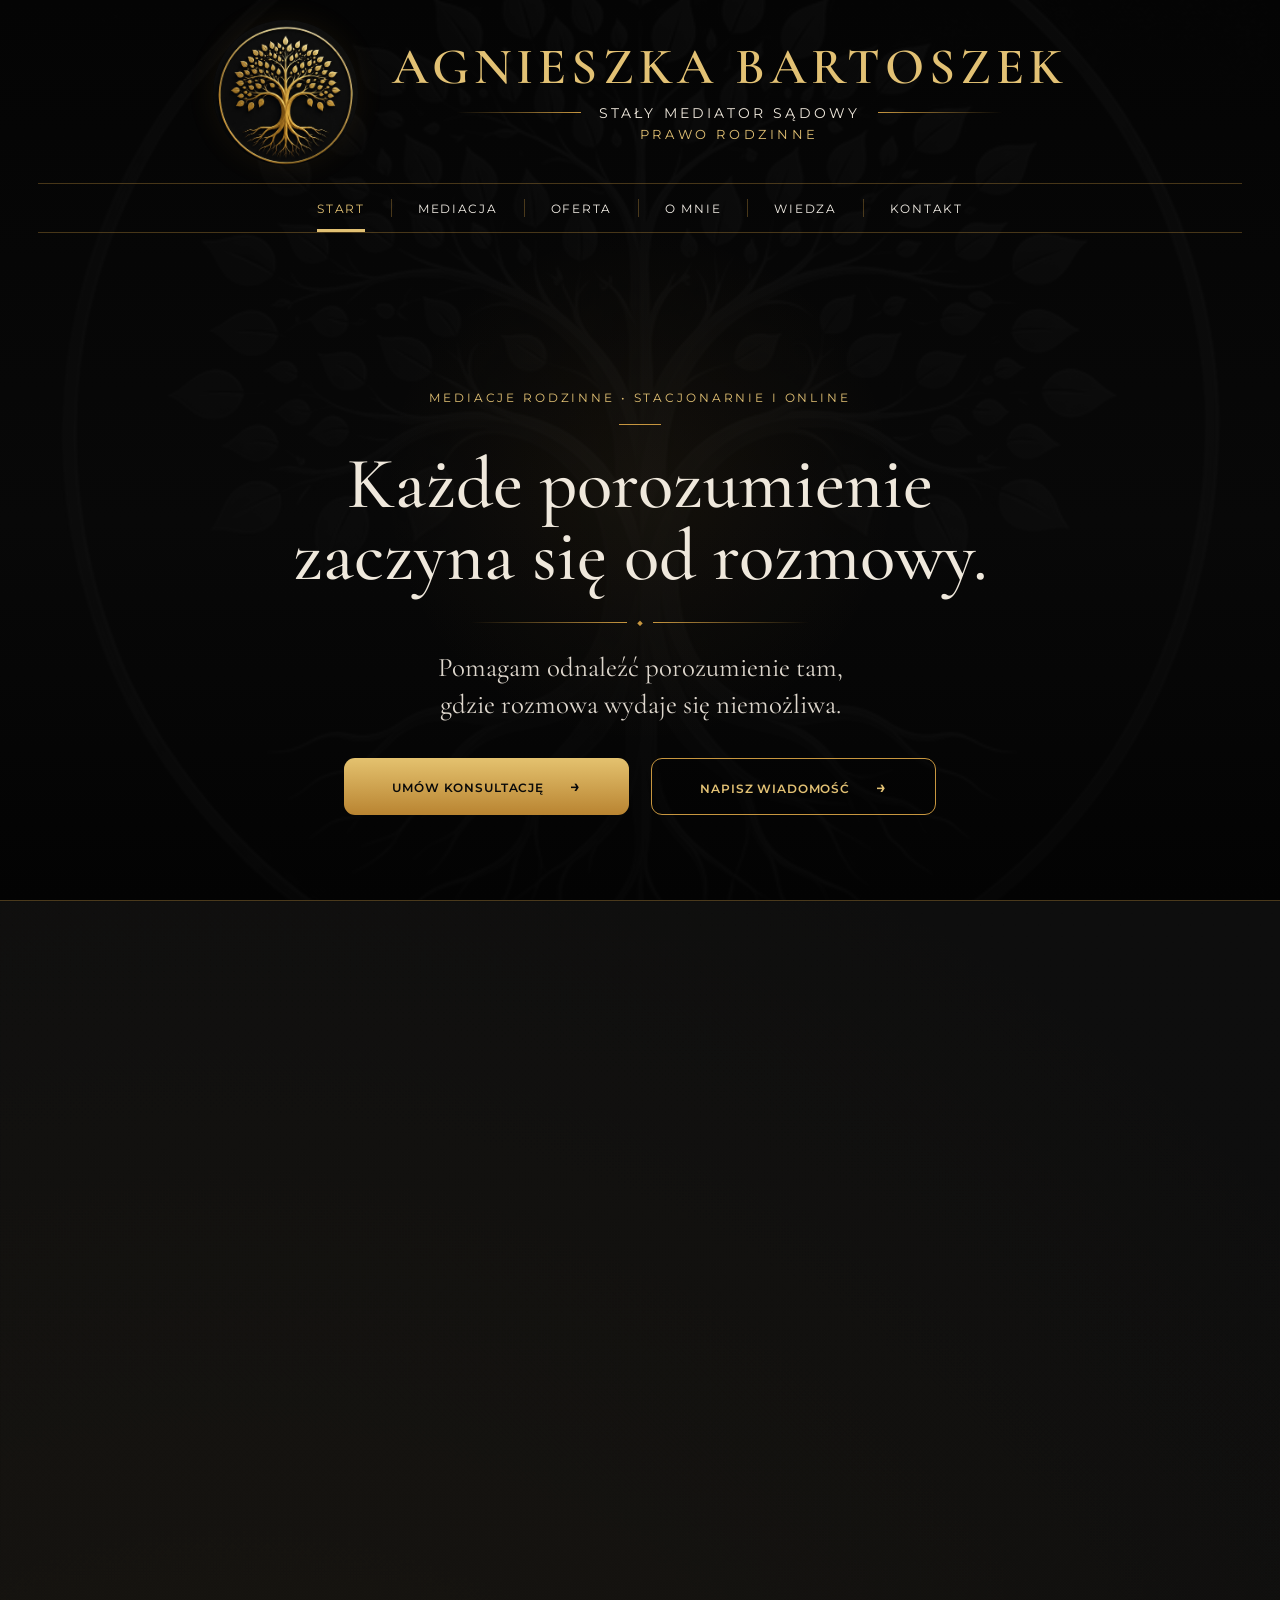
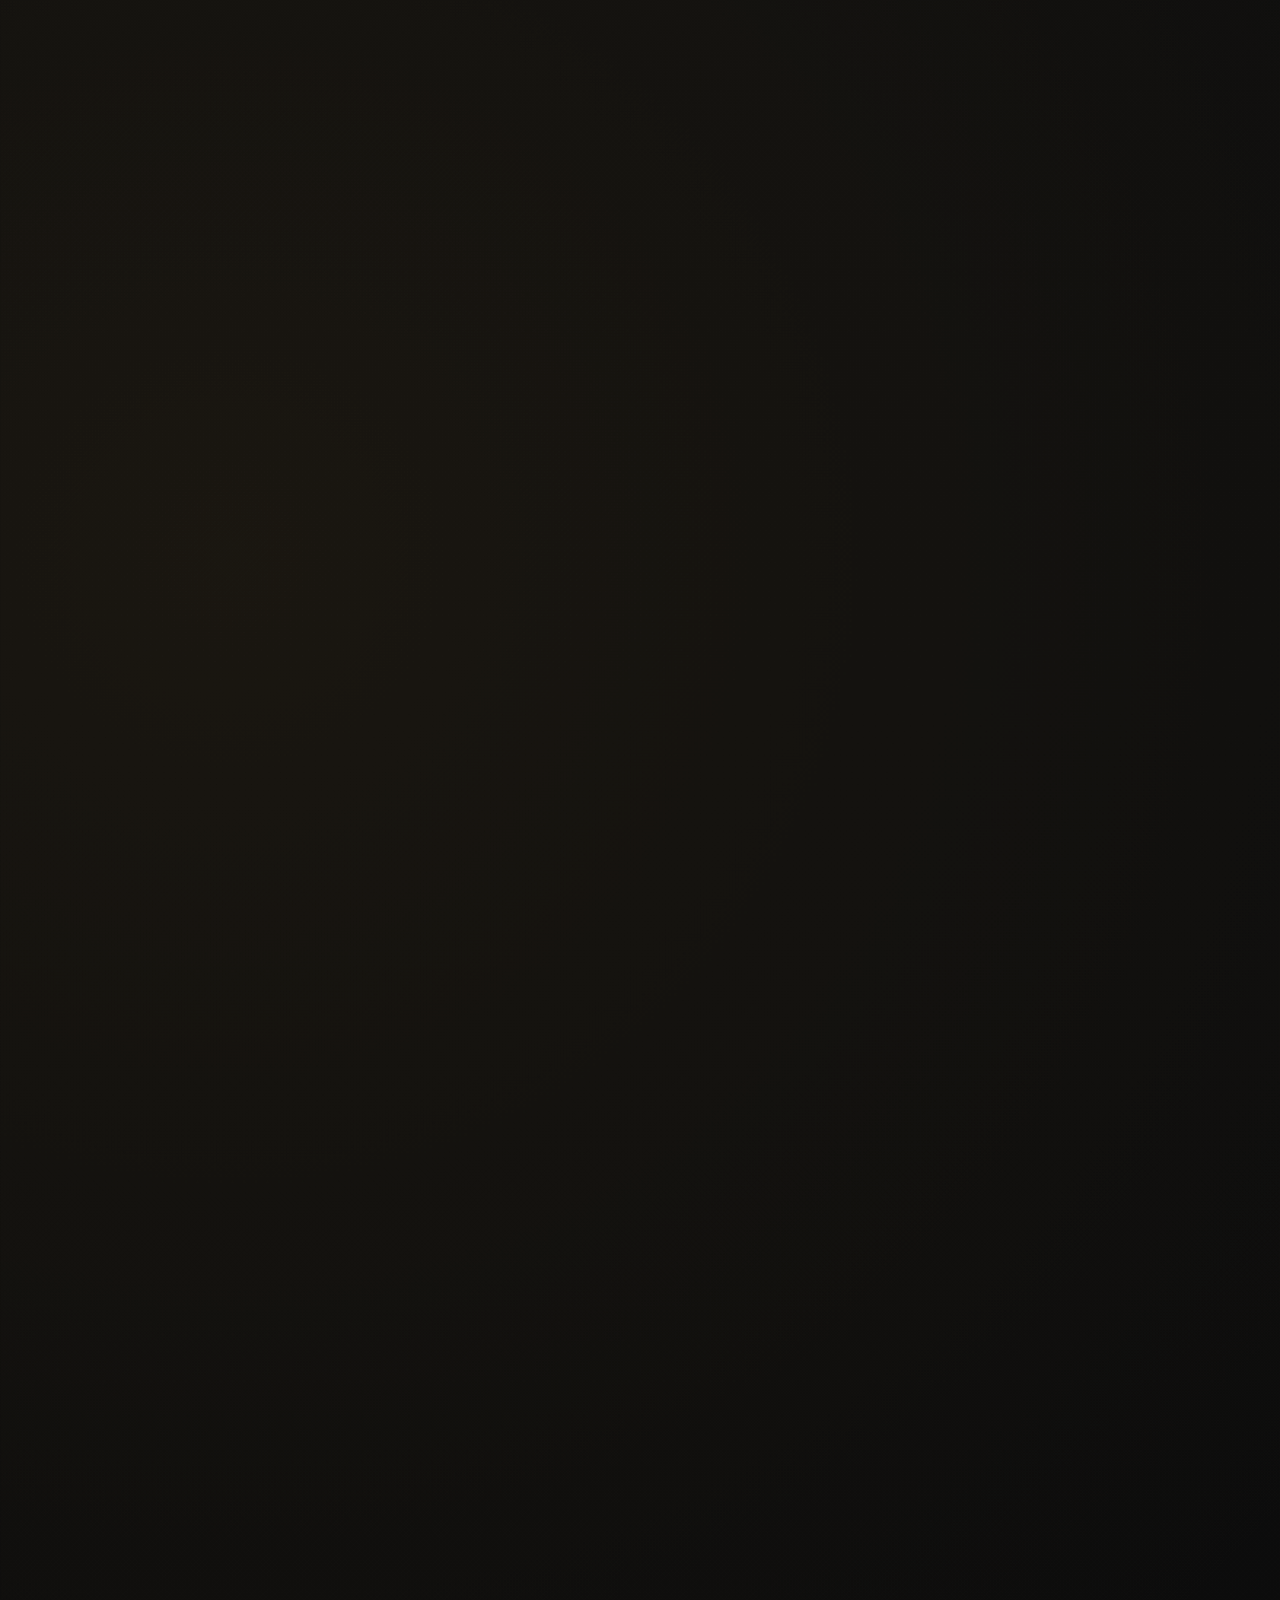
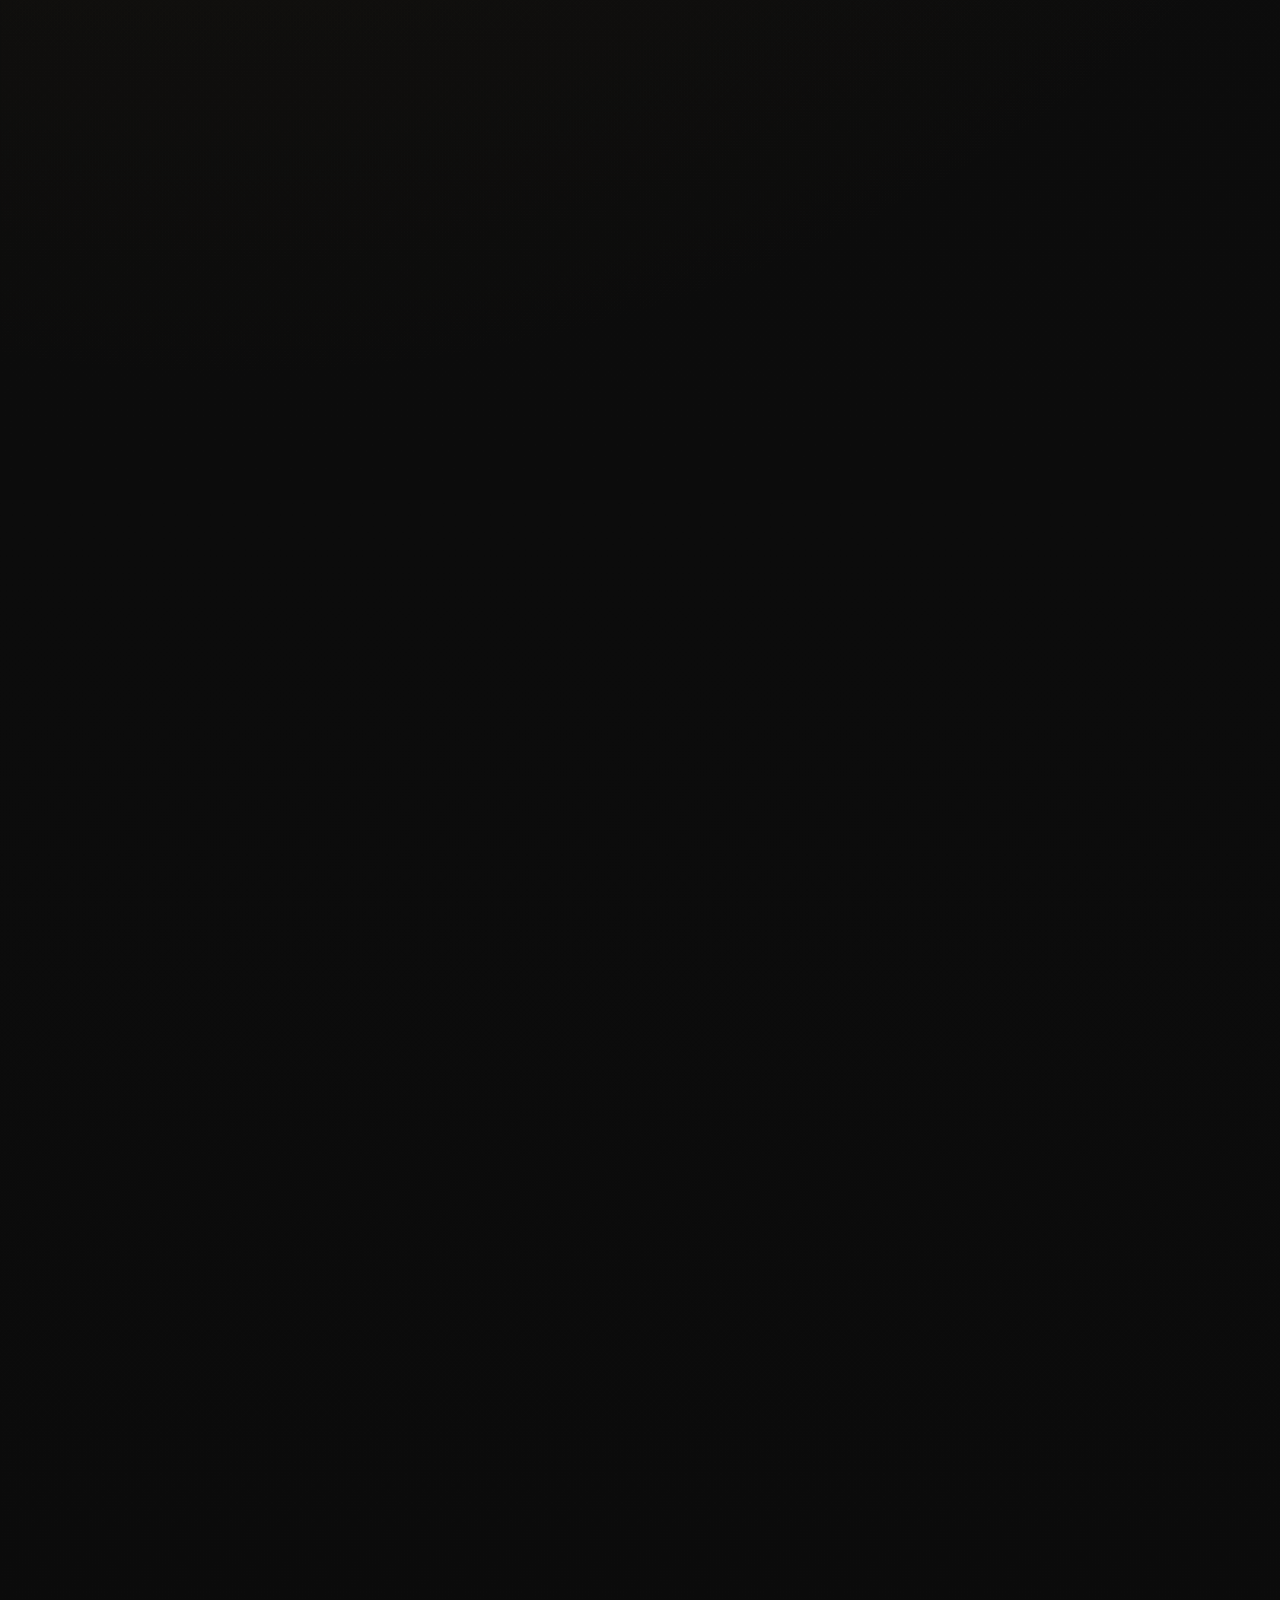
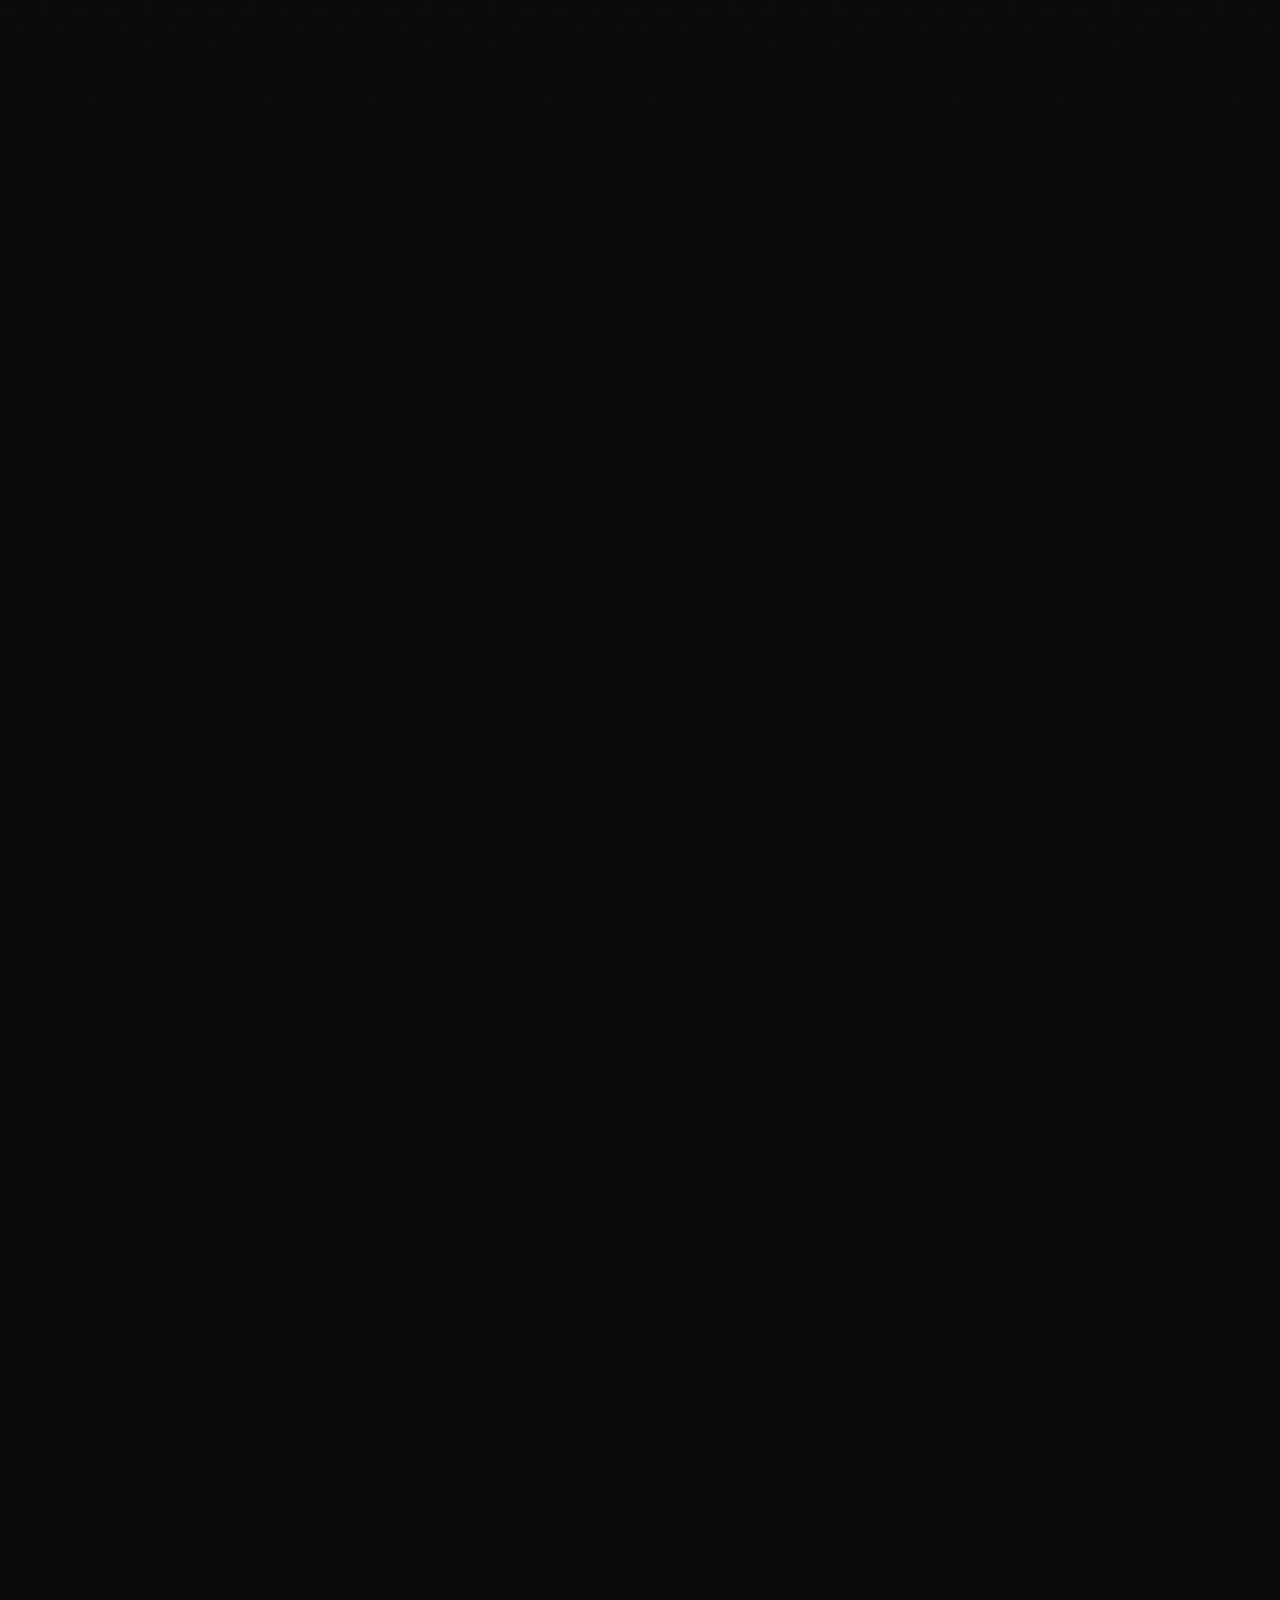
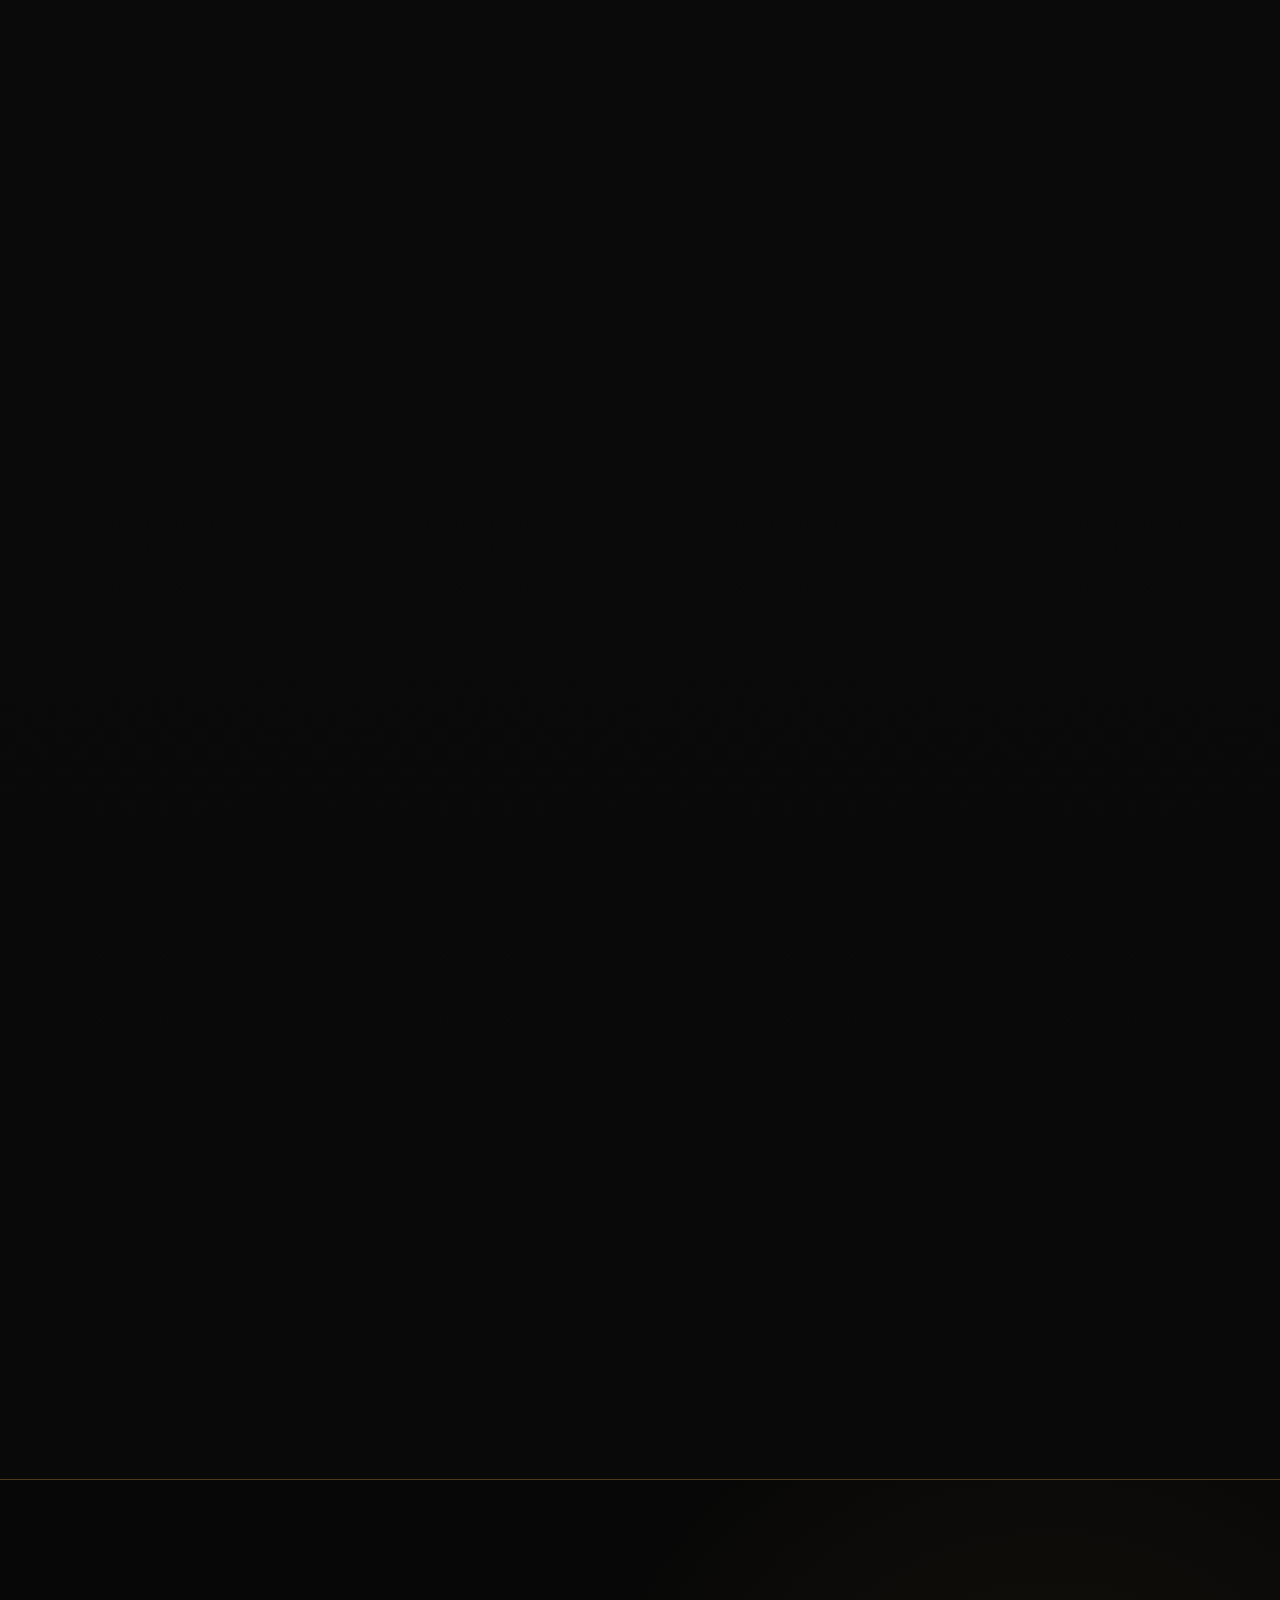
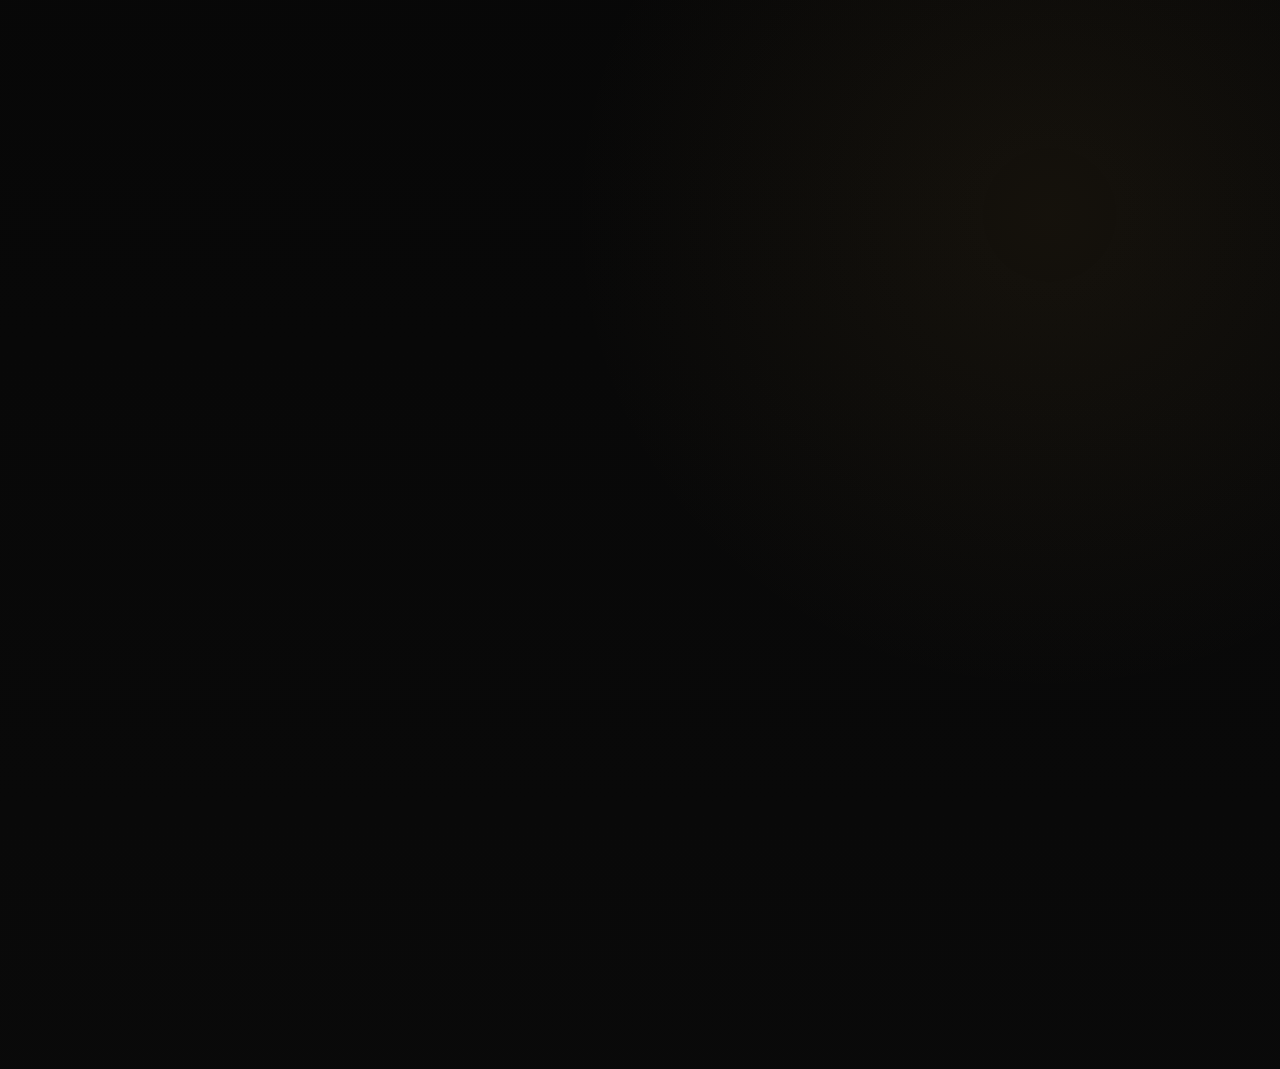
==== index.html @ 6963ac97 "Pierwsza wersja strony" ====
<!DOCTYPE html>
<html lang="pl">
<head>
  <meta charset="UTF-8">
  <meta name="viewport" content="width=device-width, initial-scale=1.0">
  <meta name="description" content="Agnieszka Bartoszek — stały mediator sądowy specjalizujący się w sprawach rodzinnych. Mediacje stacjonarnie i online, wsparcie informacyjne oraz pomoc w przygotowaniu dokumentów.">
  <meta name="keywords" content="mediator Tczew, mediacje rodzinne, mediator sądowy, mediacje online, alimenty, kontakty z dzieckiem, sprawy rodzinne">
  <meta name="author" content="Agnieszka Bartoszek">
  <meta name="theme-color" content="#050505">

  <meta property="og:title" content="Agnieszka Bartoszek | Stały Mediator Sądowy">
  <meta property="og:description" content="Mediacje rodzinne stacjonarnie i online. Spokojna, poufna i uporządkowana przestrzeń do rozmowy.">
  <meta property="og:type" content="website">
  <meta property="og:locale" content="pl_PL">
  <meta property="og:image" content="images/tree-logo.jpg">

  <title>Agnieszka Bartoszek | Stały Mediator Sądowy</title>
  <link rel="icon" type="image/png" href="images/favicon.png">
  <link rel="apple-touch-icon" href="images/favicon.png">
  <link rel="manifest" href="site.webmanifest">
  <link rel="canonical" href="/">
  <meta name="robots" content="index,follow,max-image-preview:large">
  <meta name="format-detection" content="telephone=no">
  <link rel="preload" as="image" href="images/tree-logo.jpg">

  <link rel="preconnect" href="https://fonts.googleapis.com">
  <link rel="preconnect" href="https://fonts.gstatic.com" crossorigin>
  <link href="https://fonts.googleapis.com/css2?family=Cormorant+Garamond:wght@500;600&family=Montserrat:wght@300;400;500;600&display=swap" rel="stylesheet">
  <link rel="stylesheet" href="css/style.css">
</head>

<body>
  <header class="site-header">
    <div class="header-shell">

      <div class="brand-row">
        <img class="brand-logo" src="images/tree-logo.jpg" alt="Złote drzewo — logo">

        <div class="brand-copy">
          <h1>Agnieszka Bartoszek</h1>

          <div class="brand-role">
            <span></span>
            <p>Stały Mediator Sądowy</p>
            <span></span>
          </div>

          <p class="brand-specialization">Prawo rodzinne</p>
        </div>
      </div>

      <nav class="main-nav" aria-label="Główna nawigacja">
        <a class="active" href="#start">Start</a>
        <i></i>
        <a href="#mediacja">Mediacja</a>
        <i></i>
        <a href="#oferta">Oferta</a>
        <i></i>
        <a href="#o-mnie">O mnie</a>
        <i></i>
        <a href="#wiedza">Wiedza</a>
        <i></i>
        <a href="#kontakt">Kontakt</a>
      </nav>

    </div>
  </header>

  <main>
    <section id="start" class="hero">
      <div class="hero-tree" aria-hidden="true"></div>

      <div class="hero-content">
        <p class="eyebrow">Mediacje rodzinne • Stacjonarnie i online</p>
        <div class="short-line"></div>

        <h2>Każde porozumienie<br>zaczyna się od rozmowy.</h2>

        <div class="ornament">
          <span></span>
          <b>◆</b>
          <span></span>
        </div>

        <p class="hero-lead">
          Pomagam odnaleźć porozumienie tam,<br>
          gdzie rozmowa wydaje się niemożliwa.
        </p>

        <div class="hero-actions">
          <a class="btn btn-gold" href="#kontakt">Umów konsultację <span>→</span></a>
          <a class="btn btn-outline" href="mailto:mediator.tczew@outlook.com?subject=Konsultacja%20mediacyjna">Napisz wiadomość <span>→</span></a>
        </div>
      </div>
    </section>

    <section id="mediacja" class="mediation-section">
      <div class="mediation-shell">

        <div class="mediation-heading reveal">
          <p class="section-kicker">Mediacja</p>
          <h3>Rozmowa prowadzona w bezpiecznych i uporządkowanych warunkach</h3>
          <p class="section-intro">
            Mediacja to dobrowolny i poufny sposób rozwiązywania konfliktu przy udziale
            bezstronnego mediatora. Jej celem nie jest wskazanie zwycięzcy, lecz pomoc
            stronom w wypracowaniu rozwiązania, które uwzględnia ich potrzeby i możliwe
            jest do zaakceptowania przez obie strony.
          </p>
        </div>

        <div class="mediation-pillars reveal">
          <article class="mediation-card">
            <span class="card-number">01</span>
            <h4>Dobrowolność</h4>
            <p>
              Udział w mediacji i zawarcie ugody zależą od decyzji stron.
              Każda ze stron zachowuje wpływ na przebieg rozmowy i ostateczne ustalenia.
            </p>
          </article>

          <article class="mediation-card">
            <span class="card-number">02</span>
            <h4>Bezstronność</h4>
            <p>
              Mediator nie ocenia stron, nie rozstrzyga sporu i nie narzuca rozwiązania.
              Dba o równowagę rozmowy oraz możliwość przedstawienia stanowiska przez każdą stronę.
            </p>
          </article>

          <article class="mediation-card">
            <span class="card-number">03</span>
            <h4>Poufność</h4>
            <p>
              Rozmowy prowadzone podczas mediacji mają charakter poufny.
              Pozwala to swobodniej omawiać trudne kwestie i szukać rzeczywistego porozumienia.
            </p>
          </article>
        </div>

        <div class="mediation-process reveal">
          <div class="process-copy">
            <p class="section-kicker">Jak przebiega mediacja?</p>
            <h4>Proces dopasowany do sytuacji stron</h4>
            <p>
              Spotkanie rozpoczyna się od przedstawienia zasad mediacji i ustalenia,
              jakie kwestie wymagają omówienia. Następnie każda ze stron może spokojnie
              przedstawić swoją perspektywę. Mediator porządkuje rozmowę, pomaga nazwać
              najważniejsze potrzeby i wspiera strony w poszukiwaniu możliwych rozwiązań.
            </p>
          </div>

          <ol class="process-list">
            <li>
              <span>1</span>
              <div>
                <strong>Kontakt i ustalenie terminu</strong>
                <p>Krótka rozmowa organizacyjna i określenie zakresu sprawy.</p>
              </div>
            </li>
            <li>
              <span>2</span>
              <div>
                <strong>Spotkanie mediacyjne</strong>
                <p>Przedstawienie zasad, stanowisk stron i tematów wymagających uzgodnienia.</p>
              </div>
            </li>
            <li>
              <span>3</span>
              <div>
                <strong>Poszukiwanie rozwiązań</strong>
                <p>Rozmowa nad możliwymi wariantami i ich praktycznymi konsekwencjami.</p>
              </div>
            </li>
            <li>
              <span>4</span>
              <div>
                <strong>Ugoda lub zakończenie mediacji</strong>
                <p>Jeżeli strony osiągną porozumienie, ustalenia mogą zostać spisane w ugodzie.</p>
              </div>
            </li>
          </ol>
        </div>

        <div class="mediation-topics reveal">
          <p class="section-kicker">Mediacje rodzinne mogą dotyczyć</p>
          <div class="topic-grid">
            <span>alimentów</span>
            <span>kontaktów z dzieckiem</span>
            <span>miejsca zamieszkania dziecka</span>
            <span>władzy rodzicielskiej</span>
            <span>planu wychowawczego</span>
            <span>rozstania i rozwodu</span>
            <span>podziału obowiązków</span>
            <span>innych konfliktów rodzinnych</span>
          </div>
        </div>

        <div class="mediation-cta reveal">
          <div>
            <p class="section-kicker">Pierwszy krok</p>
            <h4>Sprawdź, czy mediacja może pomóc w Twojej sytuacji</h4>
          </div>
          <a class="btn btn-gold" href="#kontakt">Umów konsultację <span>→</span></a>
        </div>

      </div>
    </section>

    <section id="oferta" class="offer-section">
      <div class="offer-shell">

        <div class="offer-heading reveal">
          <p class="section-kicker">Oferta</p>
          <h3>Wsparcie w sprawach rodzinnych — spokojnie, rzeczowo i z poszanowaniem sytuacji każdej ze stron</h3>
          <p class="section-intro">
            Zakres wsparcia obejmuje mediacje oraz pomoc informacyjną i organizacyjną
            w sprawach rodzinnych. Każda sprawa wymaga indywidualnego podejścia,
            dlatego zakres współpracy ustalany jest podczas pierwszej rozmowy.
          </p>
        </div>

        <div class="offer-cards reveal">

          <article class="offer-card">
            <h4>Mediacje sądowe</h4>
            <p>
              Mediacje prowadzone na podstawie skierowania sądu w sprawach rodzinnych,
              w szczególności dotyczących alimentów, kontaktów z dzieckiem,
              wykonywania władzy rodzicielskiej oraz innych kwestii rodzinnych.
            </p>
          </article>

          <article class="offer-card">
            <h4>Mediacje pozasądowe</h4>
            <p>
              Dobrowolne mediacje podejmowane z inicjatywy stron, jeszcze przed
              rozpoczęciem postępowania sądowego albo niezależnie od niego.
            </p>
          </article>

          <article class="offer-card">
            <h4>Pomoc w przygotowaniu pozwów</h4>
            <p>
              Wsparcie przy uporządkowaniu stanu faktycznego, zebraniu informacji
              i przygotowaniu projektu pozwu dotyczącego spraw rodzinnych.
            </p>
          </article>

          <article class="offer-card">
            <h4>Pisma procesowe i odpowiedzi do sądu</h4>
            <p>
              Pomoc w przygotowaniu projektów pism procesowych, odpowiedzi na pisma,
              wniosków, oświadczeń oraz innych dokumentów składanych w toku postępowania.
            </p>
          </article>

          <article class="offer-card">
            <h4>Informacje o przebiegu postępowania</h4>
            <p>
              Wyjaśnienie kolejnych etapów postępowania sądowego w sprawach rodzinnych,
              podstawowych obowiązków stron oraz sposobu przygotowania się do rozprawy.
            </p>
          </article>

          <article class="offer-card">
            <h4>Wsparcie przy dokumentach</h4>
            <p>
              Pomoc w uporządkowaniu dokumentów, przygotowaniu listy załączników
              i sprawdzeniu, czy pismo zawiera podstawowe elementy formalne.
            </p>
          </article>

        </div>

        <div class="offer-scope reveal">
          <p class="section-kicker">Zakres spraw rodzinnych</p>

          <div class="offer-tags">
            <span>alimenty</span>
            <span>kontakty z dzieckiem</span>
            <span>władza rodzicielska</span>
            <span>miejsce zamieszkania dziecka</span>
            <span>plan wychowawczy</span>
            <span>rozwód i rozstanie</span>
            <span>wykonywanie ugody</span>
            <span>inne sprawy rodzinne</span>
          </div>
        </div>

        <div class="offer-note reveal">
          <p>
            Wsparcie w przygotowaniu dokumentów i przekazywane informacje mają charakter
            informacyjny i organizacyjny. Nie stanowią pomocy prawnej ani zastępstwa procesowego
            świadczonego przez adwokata lub radcę prawnego.
          </p>
        </div>

        <div class="offer-cta reveal">
          <div>
            <p class="section-kicker">Pierwsza rozmowa</p>
            <h4>Opowiedz krótko, czego dotyczy sprawa</h4>
          </div>
          <a class="btn btn-gold" href="#kontakt">Umów konsultację <span>→</span></a>
        </div>

      </div>
    </section>

    <section id="o-mnie" class="about-section">
      <div class="about-shell">

        <div class="about-grid reveal">
          <div class="about-photo-wrap">
            <img class="about-photo" src="images/agnieszka-bartoszek.jpg" alt="Agnieszka Bartoszek — stały mediator sądowy">
          </div>

          <div class="about-copy">
            <p class="section-kicker">O mnie</p>
            <h3>Spokój, bezstronność i szacunek dla każdej ze stron</h3>

            <p>
              Nazywam się <strong>Agnieszka Bartoszek</strong> i jestem Stałym Mediatorem Sądowym
              specjalizującym się w sprawach rodzinnych.
            </p>

            <p>
              W swojej pracy stawiam na spokojną rozmowę, bezstronność oraz wzajemny szacunek.
              Wierzę, że nawet w najtrudniejszych konfliktach możliwe jest wypracowanie rozwiązania,
              które będzie akceptowalne dla obu stron, szczególnie gdy sprawa dotyczy dzieci i rodziny.
            </p>

            <p>
              Każda mediacja prowadzona jest z zachowaniem poufności, dobrowolności
              oraz zgodnie z zasadami etyki mediatora.
            </p>

            <div class="about-features">
              <div>
                <h4>Stały mediator sądowy</h4>
                <span>Przy Sądzie Okręgowym w Gdańsku</span>
              </div>

              <div>
                <h4>Specjalizacja</h4>
                <span>Mediacje rodzinne</span>
              </div>

              <div>
                <h4>Indywidualne podejście</h4>
                <span>Do każdej sprawy</span>
              </div>

              <div>
                <h4>Spotkania</h4>
                <span>Stacjonarnie oraz online</span>
              </div>

              <div>
                <h4>Poufność</h4>
                <span>Bezpieczna przestrzeń do rozmowy</span>
              </div>
            </div>
          </div>
        </div>

        <div class="about-bottom reveal">
          <div class="mission-box">
            <p class="section-kicker">Moja misja</p>
            <p>
              Moim celem nie jest wskazywanie, kto ma rację.
              Moim zadaniem jest stworzenie bezpiecznej przestrzeni do rozmowy
              oraz pomoc stronom w wypracowaniu porozumienia, które pozwoli zakończyć
              konflikt szybciej, spokojniej i z większym poczuciem bezpieczeństwa
              niż wieloletni spór sądowy.
            </p>
          </div>

          <blockquote class="about-quote">
            Nie zawsze możemy zmienić sytuację,<br>
            ale możemy zmienić sposób, w jaki<br>
            rozmawiamy i dochodzimy do porozumienia.
          </blockquote>
        </div>

      </div>
    </section>

    <section id="wiedza" class="knowledge-section">
      <div class="knowledge-shell">

        <div class="knowledge-heading reveal">
          <p class="section-kicker">Wiedza</p>
          <h3>Najczęstsze pytania o mediację i sprawy rodzinne</h3>
          <p class="section-intro">
            Poniżej znajdziesz podstawowe informacje, które pomagają lepiej zrozumieć
            przebieg mediacji, rolę mediatora oraz przygotowanie do rozmowy i postępowania.
          </p>
        </div>

        <div class="faq-list reveal">

          <details class="faq-item">
            <summary>Na czym polega mediacja?</summary>
            <p>
              Mediacja jest dobrowolną i poufną rozmową prowadzoną przy udziale bezstronnego mediatora.
              Jej celem jest pomoc stronom w samodzielnym wypracowaniu porozumienia.
            </p>
          </details>

          <details class="faq-item">
            <summary>Czy mediator decyduje, kto ma rację?</summary>
            <p>
              Nie. Mediator nie rozstrzyga sporu, nie ocenia stron i nie narzuca rozwiązania.
              Dba o przebieg rozmowy, równowagę stron i możliwość spokojnego przedstawienia stanowisk.
            </p>
          </details>

          <details class="faq-item">
            <summary>Czy mediacja zawsze kończy się ugodą?</summary>
            <p>
              Nie zawsze. Ugoda powstaje tylko wtedy, gdy obie strony zaakceptują jej treść.
              Brak ugody nie oznacza, że mediacja była bezwartościowa — często pomaga uporządkować
              najważniejsze kwestie i ograniczyć zakres konfliktu.
            </p>
          </details>

          <details class="faq-item">
            <summary>Czy ugoda zawarta przed mediatorem może zostać zatwierdzona przez sąd?</summary>
            <p>
              Tak. W sprawach, w których jest to dopuszczalne, ugoda może zostać przekazana do sądu
              wraz z wnioskiem o jej zatwierdzenie. Po zatwierdzeniu może mieć moc ugody zawartej przed sądem.
            </p>
          </details>

          <details class="faq-item">
            <summary>Jak przygotować się do mediacji rodzinnej?</summary>
            <p>
              Warto wcześniej zastanowić się, jakie kwestie wymagają ustalenia, jakie są najważniejsze potrzeby
              oraz które rozwiązania są możliwe do zaakceptowania. Pomocne może być przygotowanie dokumentów
              dotyczących kosztów utrzymania, kontaktów z dzieckiem lub wcześniejszych ustaleń.
            </p>
          </details>

          <details class="faq-item">
            <summary>Czy mediacja może odbywać się online?</summary>
            <p>
              Tak. Spotkania mogą odbywać się stacjonarnie albo online, jeżeli taka forma jest odpowiednia
              dla stron i pozwala zachować poufność oraz komfort rozmowy.
            </p>
          </details>

          <details class="faq-item">
            <summary>Ile spotkań potrzeba?</summary>
            <p>
              To zależy od rodzaju sprawy, liczby tematów do omówienia i gotowości stron do współpracy.
              Czasem wystarcza jedno spotkanie, a w bardziej złożonych sprawach potrzebnych jest kilka rozmów.
            </p>
          </details>

          <details class="faq-item">
            <summary>Czy mogę przyjść na mediację z pełnomocnikiem?</summary>
            <p>
              Jest to możliwe po wcześniejszym ustaleniu zasad udziału pełnomocników.
              Ich obecność powinna wspierać strony i nie utrudniać bezpośredniej rozmowy.
            </p>
          </details>

        </div>

        <div class="knowledge-guides reveal">
          <p class="section-kicker">Praktyczne informacje</p>

          <div class="guide-grid">
            <article>
              <h4>Przed pierwszym spotkaniem</h4>
              <p>Przygotuj najważniejsze pytania, dokumenty i listę kwestii, które wymagają uzgodnienia.</p>
            </article>

            <article>
              <h4>W trakcie mediacji</h4>
              <p>Możesz przedstawiać swoje potrzeby, proponować rozwiązania i prosić o przerwę lub wyjaśnienie.</p>
            </article>

            <article>
              <h4>Po mediacji</h4>
              <p>Ustalenia mogą zostać spisane w ugodzie, a w określonych sprawach przekazane do zatwierdzenia sądowi.</p>
            </article>
          </div>
        </div>

        

        <div class="knowledge-cta reveal">
          <div>
            <p class="section-kicker">Masz pytanie?</p>
            <h4>Opisz krótko swoją sytuację i ustal termin rozmowy</h4>
          </div>
          <a class="btn btn-gold" href="#kontakt">Napisz wiadomość <span>→</span></a>
        </div>

      </div>
    </section>

    <section id="kontakt" class="contact-section">
      <div class="contact-shell">

        <div class="contact-heading reveal">
          <p class="section-kicker">Kontakt</p>
          <h3>Zacznijmy od spokojnej rozmowy</h3>
          <p class="section-intro">
            Każda mediacja rozpoczyna się od spokojnej rozmowy.
            Podczas pierwszego kontaktu wspólnie ocenimy,
            czy będzie ona odpowiednim rozwiązaniem w Państwa sytuacji.
          </p>
        </div>

        <div class="contact-grid contact-grid-refined reveal">

          <div class="contact-card">
            <p class="contact-card-title">Dane kontaktowe</p>

            <div class="contact-row">
              <span class="contact-label">Telefon</span>
              <strong>690 338 981</strong>
            </div>

            <div class="contact-row">
              <span class="contact-label">E-mail</span>
              <a aria-label="Napisz e-mail do Agnieszki Bartoszek" href="mailto:mediator.tczew@outlook.com?subject=Zapytanie%20dotyczące%20mediacji">
                mediator.tczew@outlook.com
              </a>
            </div>

            <div class="contact-row">
              <span class="contact-label">Spotkania</span>
              <strong>Stacjonarnie oraz online</strong>
            </div>

            <div class="contact-row">
              <span class="contact-label">Godziny kontaktu</span>
              <strong>Poniedziałek–Piątek</strong>
              <span class="contact-hours">09:00–18:00</span>
              <small>Po wcześniejszym umówieniu również w innych godzinach.</small>
            </div>
          </div>

          <div class="contact-action contact-action-refined">
            <p class="contact-action-title">
              Każda mediacja rozpoczyna się od spokojnej rozmowy.
            </p>

            <p class="contact-action-text">
              Opisz krótko swoją sprawę. Odpowiem najszybciej, jak będzie to możliwe.
            </p>

            <a class="btn btn-gold contact-button"
               aria-label="Otwórz nową wiadomość e-mail" href="mailto:mediator.tczew@outlook.com?subject=Zapytanie%20dotyczące%20mediacji&body=Dzień%20dobry,%0A%0Aproszę%20o%20kontakt%20w%20sprawie:%0A%0A">
              Napisz wiadomość <span>→</span>
            </a>
          </div>

        </div>

        <footer class="contact-footer reveal">
          <div class="footer-brand">
            <img src="images/tree-logo.jpg" alt="">
            <div>
              <strong>Agnieszka Bartoszek</strong>
              <span>Stały Mediator Sądowy</span>
              <small>Prawo rodzinne • Stacjonarnie i online</small>
            </div>
          </div>

          <div class="footer-contact">
            <span>mediator.tczew@outlook.com</span>
            <span>690 338 981</span>
          </div>

          <div class="footer-copy">
            © 2026 Agnieszka Bartoszek. Wszelkie prawa zastrzeżone.
          </div>
        </footer>

      </div>
    </section>
  </main>

  <noscript><div class="noscript-note">Ta strona działa również bez JavaScriptu, ale część animacji będzie wyłączona.</div></noscript>
  <script src="js/script.js" defer></script>
</body>
</html>
---- css/style.css ----
/* ===== WERSJA 4 — SPÓJNY KOMPLET ===== */
:root{
  --bg:#050505;
  --bg-soft:#0b0b0b;
  --gold:#c7963f;
  --gold-light:#e2c174;
  --cream:#efe8dc;
  --muted:#d2cbc1;
  --line:rgba(199,150,63,.34);
}

*{margin:0;padding:0;box-sizing:border-box}
html{scroll-behavior:smooth}
body{
  background:var(--bg);
  color:var(--cream);
  font-family:"Montserrat",sans-serif;
}
a{color:inherit}
img{display:block;max-width:100%}

/* ===== NAGŁÓWEK ===== */
.site-header{
  position:absolute;
  top:0;
  left:0;
  width:100%;
  z-index:20;
  padding-top:20px;
}

.header-shell{
  width:min(1360px,94%);
  margin:auto;
}

.brand-row{
  display:flex;
  justify-content:center;
  align-items:center;
  gap:34px;
  padding-bottom:18px;
}

.brand-logo{
  width:145px;
  height:145px;
  object-fit:cover;
  border-radius:50%;
  flex:0 0 auto;
  box-shadow:0 0 30px rgba(199,150,63,.08);
}

.brand-copy{
  text-align:center;
}

.brand-copy h1{
  font-family:"Cormorant Garamond",serif;
  font-size:clamp(2.3rem,4vw,4.2rem);
  line-height:.95;
  text-transform:uppercase;
  letter-spacing:.10em;
  font-weight:600;
  color:var(--gold-light);
  white-space:nowrap;
}

.brand-role{
  margin-top:12px;
  display:flex;
  justify-content:center;
  align-items:center;
  gap:18px;
}

.brand-role span{
  width:125px;
  height:1px;
  background:linear-gradient(90deg,transparent,var(--gold));
}

.brand-role span:last-child{
  background:linear-gradient(90deg,var(--gold),transparent);
}

.brand-role p{
  color:var(--cream);
  text-transform:uppercase;
  letter-spacing:.22em;
  font-size:.90rem;
}

.brand-specialization{
  margin-top:5px;
  color:var(--gold-light);
  text-transform:uppercase;
  letter-spacing:.28em;
  font-size:.80rem;
}

.main-nav{
  border-top:1px solid var(--line);
  border-bottom:1px solid var(--line);
  display:flex;
  justify-content:center;
  align-items:center;
  gap:26px;
  padding:15px 0;
}

.main-nav a{
  text-decoration:none;
  text-transform:uppercase;
  letter-spacing:.14em;
  font-size:.77rem;
  color:#f2ede5;
  position:relative;
}

.main-nav a::after{
  content:"";
  position:absolute;
  left:0;
  right:0;
  bottom:-16px;
  height:3px;
  background:var(--gold-light);
  transform:scaleX(0);
  transition:.25s ease;
}

.main-nav a.active{
  color:var(--gold-light);
}

.main-nav a.active::after,
.main-nav a:hover::after{
  transform:scaleX(1);
}

.main-nav i{
  width:1px;
  height:18px;
  background:rgba(199,150,63,.35);
}

/* ===== HERO ===== */
.hero{
  min-height:100vh;
  position:relative;
  display:grid;
  place-items:center;
  overflow:hidden;
  background:
    radial-gradient(circle at 50% 54%,rgba(199,150,63,.07),transparent 32%),
    linear-gradient(180deg,#050505 0%,#090909 58%,#040404 100%);
}

.hero-tree{
  position:absolute;
  inset:0;
  background:
    linear-gradient(rgba(0,0,0,.62),rgba(0,0,0,.68)),
    url("../images/tree-logo.jpg") center 60% / min(1500px,98vw) no-repeat;
  opacity:.11;
  filter:grayscale(1) brightness(.66);
}

.hero-content{
  position:relative;
  z-index:2;
  width:min(1040px,90%);
  text-align:center;
  padding-top:305px;
  animation:fadeUp .85s ease both;
}

.eyebrow{
  color:var(--gold-light);
  text-transform:uppercase;
  letter-spacing:.23em;
  font-size:.78rem;
}

.short-line{
  width:42px;
  height:1px;
  background:var(--gold);
  margin:19px auto 24px;
}

.hero h2{
  font-family:"Cormorant Garamond",serif;
  font-size:clamp(3.05rem,5.7vw,5.35rem);
  line-height:.98;
  font-weight:500;
  color:var(--cream);
}

.ornament{
  width:min(340px,70%);
  margin:24px auto 20px;
  display:flex;
  align-items:center;
  gap:10px;
}

.ornament span{
  flex:1;
  height:1px;
  background:linear-gradient(90deg,transparent,var(--gold));
}

.ornament span:last-child{
  background:linear-gradient(90deg,var(--gold),transparent);
}

.ornament b{
  color:var(--gold);
  font-size:.65rem;
}

.hero-lead{
  font-family:"Cormorant Garamond",serif;
  font-size:clamp(1.25rem,2.1vw,1.7rem);
  line-height:1.38;
  color:#ded7cd;
}

.hero-actions{
  margin-top:34px;
  display:flex;
  justify-content:center;
  gap:22px;
  flex-wrap:wrap;
}

.btn{
  min-width:285px;
  padding:17px 30px;
  border-radius:11px;
  text-decoration:none;
  text-transform:uppercase;
  letter-spacing:.07em;
  font-size:.76rem;
  font-weight:600;
  transition:.25s ease;
}

.btn span{
  margin-left:22px;
  font-size:1.08rem;
}

.btn:hover{transform:translateY(-3px)}

.btn-gold{
  background:linear-gradient(180deg,#e4c26f,#b98431);
  color:#090909;
}

.btn-outline{
  border:1px solid var(--gold);
  color:var(--gold-light);
  background:rgba(0,0,0,.16);
}

/* ===== DALSZE SEKCJE ===== */
.section{padding:95px 0}
.section-inner{width:min(1040px,90%);margin:auto}
.section-light{background:#0f0f0f}
.section-dark{background:#070707}
.section-kicker{
  color:var(--gold);
  text-transform:uppercase;
  letter-spacing:.22em;
  font-size:.75rem;
}
.section h3{
  margin-top:10px;
  font-family:"Cormorant Garamond",serif;
  font-size:clamp(2.2rem,4.8vw,4rem);
  color:var(--gold-light);
}
.section-intro{
  margin-top:20px;
  color:var(--muted);
  line-height:1.8;
}

@keyframes fadeUp{
  from{opacity:0;transform:translateY(18px)}
  to{opacity:1;transform:translateY(0)}
}

/* ===== TABLET ===== */
@media(max-width:900px){
  .brand-row{gap:18px}
  .brand-logo{width:105px;height:105px}
  .brand-copy h1{font-size:clamp(2rem,5vw,3.2rem)}
  .brand-role span{width:80px}
  .brand-role p{font-size:.72rem}
  .brand-specialization{font-size:.68rem}
  .main-nav{gap:14px 18px;flex-wrap:wrap}
  .main-nav i{display:none}
  .hero-content{padding-top:280px}
}

/* ===== TELEFON ===== */
@media(max-width:620px){
  .site-header{padding-top:12px}
  .brand-row{flex-direction:column;gap:8px}
  .brand-logo{width:82px;height:82px}
  .brand-copy h1{
    font-size:2rem;
    white-space:normal;
  }
  .brand-role span{display:none}
  .brand-role p{font-size:.62rem}
  .brand-specialization{font-size:.6rem}
  .main-nav{gap:10px 14px;padding:12px 0}
  .main-nav a{font-size:.62rem}
  .hero-content{padding-top:335px}
  .hero h2{font-size:3rem}
  .btn{width:100%;min-width:0}
}


/* ===== ROZBUDOWANA SEKCJA MEDIACJA ===== */
.mediation-section{
  position:relative;
  overflow:hidden;
  padding:120px 0;
  background:
    radial-gradient(circle at 18% 18%,rgba(199,150,63,.07),transparent 25%),
    linear-gradient(180deg,#0e0e0e 0%,#090909 100%);
  border-top:1px solid var(--line);
}

.mediation-section::before{
  content:"";
  position:absolute;
  inset:0;
  background:url("../images/tree-logo.jpg") 108% 48% / 720px no-repeat;
  opacity:.025;
  filter:grayscale(1);
  pointer-events:none;
}

.mediation-shell{
  position:relative;
  z-index:1;
  width:min(1160px,90%);
  margin:auto;
}

.mediation-heading{
  max-width:900px;
}

.mediation-heading h3{
  margin-top:12px;
  max-width:850px;
  font-family:"Cormorant Garamond",serif;
  font-size:clamp(2.5rem,5vw,4.7rem);
  line-height:1.02;
  color:var(--gold-light);
  font-weight:500;
}

.mediation-heading .section-intro{
  max-width:870px;
  font-size:1.02rem;
  line-height:1.9;
}

.mediation-pillars{
  margin-top:58px;
  display:grid;
  grid-template-columns:repeat(3,1fr);
  gap:22px;
}

.mediation-card{
  position:relative;
  min-height:290px;
  padding:34px 30px 30px;
  border:1px solid var(--line);
  background:
    linear-gradient(145deg,rgba(255,255,255,.028),rgba(255,255,255,.008));
  border-radius:16px;
  overflow:hidden;
  transition:.3s ease;
}

.mediation-card::after{
  content:"";
  position:absolute;
  left:0;
  bottom:0;
  width:100%;
  height:2px;
  background:linear-gradient(90deg,transparent,var(--gold),transparent);
  opacity:.45;
}

.mediation-card:hover{
  transform:translateY(-6px);
  border-color:rgba(226,193,116,.55);
}

.card-number{
  display:block;
  color:rgba(226,193,116,.42);
  font-family:"Cormorant Garamond",serif;
  font-size:2.2rem;
  line-height:1;
}

.mediation-card h4,
.process-copy h4,
.mediation-cta h4{
  margin-top:18px;
  font-family:"Cormorant Garamond",serif;
  font-size:2rem;
  line-height:1.1;
  color:var(--gold-light);
  font-weight:500;
}

.mediation-card p{
  margin-top:16px;
  color:#cbc4ba;
  line-height:1.8;
  font-size:.94rem;
}

.mediation-process{
  margin-top:95px;
  display:grid;
  grid-template-columns:.9fr 1.1fr;
  gap:80px;
  align-items:start;
}

.process-copy p:last-child{
  margin-top:20px;
  color:#cbc4ba;
  line-height:1.9;
}

.process-list{
  list-style:none;
  border-top:1px solid var(--line);
}

.process-list li{
  display:grid;
  grid-template-columns:48px 1fr;
  gap:18px;
  padding:24px 0;
  border-bottom:1px solid var(--line);
}

.process-list li > span{
  width:38px;
  height:38px;
  display:grid;
  place-items:center;
  border:1px solid var(--gold);
  border-radius:50%;
  color:var(--gold-light);
  font-family:"Cormorant Garamond",serif;
  font-size:1.25rem;
}

.process-list strong{
  color:var(--cream);
  font-weight:500;
  letter-spacing:.02em;
}

.process-list p{
  margin-top:6px;
  color:#aaa49b;
  font-size:.9rem;
  line-height:1.7;
}

.mediation-topics{
  margin-top:95px;
  padding-top:44px;
  border-top:1px solid var(--line);
}

.topic-grid{
  margin-top:28px;
  display:grid;
  grid-template-columns:repeat(4,1fr);
  gap:12px;
}

.topic-grid span{
  padding:15px 16px;
  border:1px solid rgba(199,150,63,.22);
  background:#0c0c0c;
  color:#ded7cd;
  text-align:center;
  font-size:.86rem;
}

.mediation-cta{
  margin-top:72px;
  padding:34px 38px;
  display:flex;
  align-items:center;
  justify-content:space-between;
  gap:30px;
  border:1px solid var(--line);
  background:
    radial-gradient(circle at 15% 50%,rgba(199,150,63,.09),transparent 30%),
    #0b0b0b;
  border-radius:16px;
}

.mediation-cta h4{
  max-width:620px;
  margin-top:8px;
}

.mediation-cta .btn{
  flex:0 0 auto;
}

@media(max-width:900px){
  .mediation-pillars{
    grid-template-columns:1fr;
  }

  .mediation-card{
    min-height:0;
  }

  .mediation-process{
    grid-template-columns:1fr;
    gap:42px;
  }

  .topic-grid{
    grid-template-columns:1fr 1fr;
  }

  .mediation-cta{
    flex-direction:column;
    align-items:flex-start;
  }
}

@media(max-width:560px){
  .mediation-section{
    padding:85px 0;
  }

  .topic-grid{
    grid-template-columns:1fr;
  }

  .mediation-cta{
    padding:28px 22px;
  }

  .mediation-cta .btn{
    width:100%;
  }
}


/* ===== ROZBUDOWANA SEKCJA OFERTA ===== */
.offer-section{
  position:relative;
  overflow:hidden;
  padding:120px 0;
  background:
    radial-gradient(circle at 82% 18%,rgba(199,150,63,.07),transparent 26%),
    linear-gradient(180deg,#070707 0%,#0b0b0b 100%);
  border-top:1px solid var(--line);
}

.offer-section::before{
  content:"";
  position:absolute;
  inset:0;
  background:url("../images/tree-logo.jpg") -8% 55% / 680px no-repeat;
  opacity:.022;
  filter:grayscale(1);
  pointer-events:none;
}

.offer-shell{
  position:relative;
  z-index:1;
  width:min(1160px,90%);
  margin:auto;
}

.offer-heading{
  max-width:920px;
}

.offer-heading h3{
  margin-top:12px;
  max-width:900px;
  font-family:"Cormorant Garamond",serif;
  font-size:clamp(2.5rem,5vw,4.7rem);
  line-height:1.02;
  color:var(--gold-light);
  font-weight:500;
}

.offer-heading .section-intro{
  max-width:900px;
  font-size:1.02rem;
  line-height:1.9;
}

.offer-cards{
  margin-top:58px;
  display:grid;
  grid-template-columns:repeat(3,1fr);
  gap:22px;
}

.offer-card{
  position:relative;
  min-height:250px;
  padding:30px;
  border:1px solid var(--line);
  background:
    linear-gradient(145deg,rgba(255,255,255,.025),rgba(255,255,255,.008));
  border-radius:16px;
  transition:.3s ease;
}

.offer-card:hover{
  transform:translateY(-6px);
  border-color:rgba(226,193,116,.55);
}

.offer-card::after{
  content:"";
  position:absolute;
  left:0;
  bottom:0;
  width:100%;
  height:2px;
  background:linear-gradient(90deg,transparent,var(--gold),transparent);
  opacity:.42;
}

.offer-card h4,
.offer-cta h4{
  font-family:"Cormorant Garamond",serif;
  font-size:2rem;
  line-height:1.1;
  color:var(--gold-light);
  font-weight:500;
}

.offer-card p{
  margin-top:16px;
  color:#cbc4ba;
  line-height:1.8;
  font-size:.94rem;
}

.offer-scope{
  margin-top:90px;
  padding-top:44px;
  border-top:1px solid var(--line);
}

.offer-tags{
  margin-top:28px;
  display:grid;
  grid-template-columns:repeat(4,1fr);
  gap:12px;
}

.offer-tags span{
  padding:15px 16px;
  border:1px solid rgba(199,150,63,.22);
  background:#0c0c0c;
  color:#ded7cd;
  text-align:center;
  font-size:.86rem;
}

.offer-note{
  margin-top:34px;
  padding:20px 22px;
  border:1px solid rgba(199,150,63,.22);
  background:rgba(255,255,255,.012);
  color:#aaa49b;
  font-size:.88rem;
  line-height:1.8;
}

.offer-cta{
  margin-top:70px;
  padding:34px 38px;
  display:flex;
  align-items:center;
  justify-content:space-between;
  gap:30px;
  border:1px solid var(--line);
  background:
    radial-gradient(circle at 15% 50%,rgba(199,150,63,.09),transparent 30%),
    #0b0b0b;
  border-radius:16px;
}

.offer-cta h4{
  max-width:620px;
  margin-top:8px;
}

.offer-cta .btn{
  flex:0 0 auto;
}

@media(max-width:900px){
  .offer-cards{
    grid-template-columns:1fr 1fr;
  }

  .offer-tags{
    grid-template-columns:1fr 1fr;
  }

  .offer-cta{
    flex-direction:column;
    align-items:flex-start;
  }
}

@media(max-width:620px){
  .offer-section{
    padding:85px 0;
  }

  .offer-cards{
    grid-template-columns:1fr;
  }

  .offer-tags{
    grid-template-columns:1fr;
  }

  .offer-cta{
    padding:28px 22px;
  }

  .offer-cta .btn{
    width:100%;
  }
}


/* ===== ROZBUDOWANA SEKCJA O MNIE ===== */
.about-section{
  position:relative;
  overflow:hidden;
  padding:120px 0;
  background:
    radial-gradient(circle at 18% 20%,rgba(199,150,63,.06),transparent 24%),
    linear-gradient(180deg,#0d0d0d 0%,#080808 100%);
  border-top:1px solid var(--line);
}

.about-section::before{
  content:"";
  position:absolute;
  inset:0;
  background:url("../images/tree-logo.jpg") 105% 48% / 720px no-repeat;
  opacity:.018;
  filter:grayscale(1);
  pointer-events:none;
}

.about-shell{
  position:relative;
  z-index:1;
  width:min(1160px,90%);
  margin:auto;
}

.about-grid{
  display:grid;
  grid-template-columns:.82fr 1.18fr;
  gap:54px;
  align-items:start;
}

.about-photo-wrap{
  position:relative;
  border:1px solid var(--gold);
  border-radius:18px;
  overflow:hidden;
  background:#090909;
  box-shadow:0 16px 50px rgba(0,0,0,.28);
}

.about-photo{
  width:100%;
  min-height:670px;
  height:100%;
  object-fit:cover;
  object-position:center top;
}

.about-copy h3{
  margin-top:12px;
  font-family:"Cormorant Garamond",serif;
  font-size:clamp(2.5rem,4.6vw,4.5rem);
  line-height:1.04;
  color:var(--gold-light);
  font-weight:500;
}

.about-copy > p{
  margin-top:22px;
  color:#d2cbc1;
  line-height:1.9;
  font-size:.98rem;
}

.about-copy strong{
  color:var(--gold-light);
  font-weight:500;
}

.about-features{
  margin-top:38px;
  padding-top:28px;
  border-top:1px solid var(--line);
  display:grid;
  grid-template-columns:repeat(5,1fr);
}

.about-features div{
  min-height:132px;
  padding:8px 16px 0;
  text-align:center;
  border-right:1px solid var(--line);
}

.about-features div:last-child{
  border-right:none;
}

.about-features h4{
  font-family:"Cormorant Garamond",serif;
  font-size:1.25rem;
  line-height:1.15;
  color:var(--gold-light);
  font-weight:500;
}

.about-features span{
  display:block;
  margin-top:10px;
  color:#aaa49b;
  font-size:.78rem;
  line-height:1.55;
}

.about-bottom{
  margin-top:58px;
  display:grid;
  grid-template-columns:1fr 1fr;
  gap:44px;
  padding-top:36px;
  border-top:1px solid var(--line);
}

.mission-box{
  padding:26px 30px;
  border-left:2px solid var(--gold);
  background:rgba(255,255,255,.012);
}

.mission-box p:last-child{
  margin-top:14px;
  color:#cbc4ba;
  line-height:1.85;
}

.about-quote{
  position:relative;
  padding:28px 30px;
  color:var(--gold-light);
  font-family:"Cormorant Garamond",serif;
  font-size:1.6rem;
  line-height:1.45;
  font-style:italic;
  border-top:1px solid var(--line);
  border-bottom:1px solid var(--line);
}

.about-quote::before{
  content:"“";
  position:absolute;
  left:4px;
  top:-12px;
  color:var(--gold);
  font-size:4rem;
  line-height:1;
}

@media(max-width:980px){
  .about-grid{
    grid-template-columns:1fr;
  }

  .about-photo{
    min-height:0;
    max-height:760px;
  }

  .about-features{
    grid-template-columns:1fr 1fr;
    gap:18px 0;
  }

  .about-features div{
    border-right:none;
    border-bottom:1px solid var(--line);
    padding-bottom:20px;
  }

  .about-bottom{
    grid-template-columns:1fr;
  }
}

@media(max-width:620px){
  .about-section{
    padding:85px 0;
  }

  .about-features{
    grid-template-columns:1fr;
  }

  .about-photo{
    max-height:none;
  }

  .about-quote{
    font-size:1.35rem;
  }
}


/* ===== ROZBUDOWANA SEKCJA WIEDZA ===== */
.knowledge-section{
  position:relative;
  overflow:hidden;
  padding:120px 0;
  background:
    radial-gradient(circle at 82% 20%,rgba(199,150,63,.06),transparent 25%),
    linear-gradient(180deg,#070707 0%,#0b0b0b 100%);
  border-top:1px solid var(--line);
}

.knowledge-section::before{
  content:"";
  position:absolute;
  inset:0;
  background:url("../images/tree-logo.jpg") -6% 52% / 700px no-repeat;
  opacity:.018;
  filter:grayscale(1);
  pointer-events:none;
}

.knowledge-shell{
  position:relative;
  z-index:1;
  width:min(1100px,90%);
  margin:auto;
}

.knowledge-heading{
  max-width:900px;
}

.knowledge-heading h3{
  margin-top:12px;
  font-family:"Cormorant Garamond",serif;
  font-size:clamp(2.5rem,5vw,4.7rem);
  line-height:1.03;
  color:var(--gold-light);
  font-weight:500;
}

.knowledge-heading .section-intro{
  max-width:860px;
  font-size:1.02rem;
  line-height:1.9;
}

.faq-list{
  margin-top:58px;
  border-top:1px solid var(--line);
}

.faq-item{
  border-bottom:1px solid var(--line);
}

.faq-item summary{
  list-style:none;
  position:relative;
  padding:24px 52px 24px 0;
  cursor:pointer;
  color:var(--cream);
  font-family:"Cormorant Garamond",serif;
  font-size:1.55rem;
  line-height:1.25;
}

.faq-item summary::-webkit-details-marker{
  display:none;
}

.faq-item summary::after{
  content:"+";
  position:absolute;
  right:4px;
  top:50%;
  transform:translateY(-50%);
  color:var(--gold-light);
  font-family:"Montserrat",sans-serif;
  font-size:1.6rem;
  font-weight:300;
  transition:.2s ease;
}

.faq-item[open] summary::after{
  content:"−";
}

.faq-item p{
  max-width:900px;
  padding:0 52px 25px 0;
  color:#bbb4aa;
  line-height:1.85;
  font-size:.95rem;
}

.knowledge-guides{
  margin-top:90px;
  padding-top:42px;
  border-top:1px solid var(--line);
}

.guide-grid{
  margin-top:28px;
  display:grid;
  grid-template-columns:repeat(3,1fr);
  gap:22px;
}

.guide-grid article{
  min-height:210px;
  padding:28px;
  border:1px solid var(--line);
  border-radius:16px;
  background:linear-gradient(145deg,rgba(255,255,255,.025),rgba(255,255,255,.008));
}

.guide-grid h4,
.knowledge-cta h4{
  font-family:"Cormorant Garamond",serif;
  font-size:1.9rem;
  line-height:1.1;
  color:var(--gold-light);
  font-weight:500;
}

.guide-grid p{
  margin-top:15px;
  color:#bdb6ac;
  line-height:1.8;
  font-size:.92rem;
}

.knowledge-note{
  margin-top:34px;
  padding:20px 22px;
  border:1px solid rgba(199,150,63,.22);
  background:rgba(255,255,255,.012);
  color:#aaa49b;
  font-size:.88rem;
  line-height:1.8;
}

.knowledge-cta{
  margin-top:70px;
  padding:34px 38px;
  display:flex;
  align-items:center;
  justify-content:space-between;
  gap:30px;
  border:1px solid var(--line);
  background:
    radial-gradient(circle at 15% 50%,rgba(199,150,63,.09),transparent 30%),
    #0b0b0b;
  border-radius:16px;
}

.knowledge-cta h4{
  max-width:650px;
  margin-top:8px;
}

.knowledge-cta .btn{
  flex:0 0 auto;
}

@media(max-width:900px){
  .guide-grid{
    grid-template-columns:1fr;
  }

  .knowledge-cta{
    flex-direction:column;
    align-items:flex-start;
  }
}

@media(max-width:620px){
  .knowledge-section{
    padding:85px 0;
  }

  .faq-item summary{
    font-size:1.3rem;
  }

  .knowledge-cta{
    padding:28px 22px;
  }

  .knowledge-cta .btn{
    width:100%;
  }
}


/* ===== ROZBUDOWANA SEKCJA KONTAKT ===== */
.contact-section{
  position:relative;
  overflow:hidden;
  padding:120px 0 0;
  background:
    radial-gradient(circle at 18% 20%,rgba(199,150,63,.07),transparent 24%),
    linear-gradient(180deg,#0d0d0d 0%,#070707 100%);
  border-top:1px solid var(--line);
}

.contact-section::before{
  content:"";
  position:absolute;
  inset:0;
  background:url("../images/tree-logo.jpg") 108% 42% / 720px no-repeat;
  opacity:.018;
  filter:grayscale(1);
  pointer-events:none;
}

.contact-shell{
  position:relative;
  z-index:1;
  width:min(1120px,90%);
  margin:auto;
}

.contact-heading{
  max-width:900px;
}

.contact-heading h3{
  margin-top:12px;
  font-family:"Cormorant Garamond",serif;
  font-size:clamp(2.5rem,5vw,4.7rem);
  line-height:1.03;
  color:var(--gold-light);
  font-weight:500;
}

.contact-heading .section-intro{
  max-width:850px;
  font-size:1.02rem;
  line-height:1.9;
}

.contact-grid{
  margin-top:58px;
  display:grid;
  grid-template-columns:1.05fr .95fr;
  gap:32px;
}

.contact-details,
.contact-action{
  border:1px solid var(--line);
  border-radius:16px;
  background:linear-gradient(145deg,rgba(255,255,255,.025),rgba(255,255,255,.008));
}

.contact-details{
  display:grid;
  grid-template-columns:1fr 1fr;
}

.contact-item{
  min-height:150px;
  padding:28px;
  border-right:1px solid var(--line);
  border-bottom:1px solid var(--line);
}

.contact-item:nth-child(2n){
  border-right:none;
}

.contact-item:nth-last-child(-n+2){
  border-bottom:none;
}

.contact-label{
  display:block;
  margin-bottom:10px;
  color:var(--gold);
  text-transform:uppercase;
  letter-spacing:.18em;
  font-size:.72rem;
}

.contact-item strong,
.contact-item a{
  color:var(--cream);
  font-family:"Cormorant Garamond",serif;
  font-size:1.5rem;
  line-height:1.3;
  font-weight:500;
  text-decoration:none;
}

.contact-item a:hover{
  color:var(--gold-light);
}

.contact-item small{
  display:block;
  margin-top:8px;
  color:#aaa49b;
  font-size:.78rem;
}

.contact-action{
  padding:36px;
  display:flex;
  flex-direction:column;
  justify-content:center;
}

.contact-action p{
  color:#c7c0b6;
  line-height:1.9;
}

.contact-button{
  margin-top:28px;
  width:max-content;
}

.contact-footer{
  margin-top:90px;
  padding:34px 0 28px;
  border-top:1px solid var(--line);
}

.footer-brand{
  display:flex;
  align-items:center;
  gap:18px;
}

.footer-brand img{
  width:66px;
  height:66px;
  object-fit:cover;
  border-radius:50%;
}

.footer-brand strong{
  display:block;
  font-family:"Cormorant Garamond",serif;
  font-size:1.5rem;
  color:var(--gold-light);
  font-weight:500;
}

.footer-brand span,
.footer-brand small{
  display:block;
  color:#b9b2a8;
  font-size:.8rem;
  margin-top:2px;
}

.footer-contact{
  margin-top:22px;
  display:flex;
  gap:24px;
  flex-wrap:wrap;
  color:#d6cfc5;
  font-size:.88rem;
}

.footer-copy{
  margin-top:28px;
  padding-top:20px;
  border-top:1px solid rgba(199,150,63,.18);
  color:#8f8980;
  font-size:.78rem;
}

@media(max-width:900px){
  .contact-grid{
    grid-template-columns:1fr;
  }
}

@media(max-width:620px){
  .contact-section{
    padding-top:85px;
  }

  .contact-details{
    grid-template-columns:1fr;
  }

  .contact-item{
    border-right:none;
  }

  .contact-item:nth-last-child(-n+2){
    border-bottom:1px solid var(--line);
  }

  .contact-item:last-child{
    border-bottom:none;
  }

  .contact-button{
    width:100%;
  }

  .footer-contact{
    flex-direction:column;
    gap:8px;
  }
}


/* ===== POPRAWIONY UKŁAD KONTAKTU ===== */
.contact-grid-refined{
  grid-template-columns:1.05fr .95fr;
  align-items:stretch;
}

.contact-card{
  border:1px solid var(--line);
  border-radius:16px;
  background:
    linear-gradient(145deg,rgba(255,255,255,.025),rgba(255,255,255,.008));
  padding:34px 36px;
}

.contact-card-title{
  margin-bottom:10px;
  color:var(--gold-light);
  font-family:"Cormorant Garamond",serif;
  font-size:2rem;
}

.contact-row{
  padding:22px 0;
  border-bottom:1px solid var(--line);
}

.contact-row:last-child{
  border-bottom:none;
  padding-bottom:0;
}

.contact-row strong,
.contact-row a{
  display:block;
  color:var(--cream);
  font-family:"Cormorant Garamond",serif;
  font-size:1.55rem;
  line-height:1.25;
  font-weight:500;
  text-decoration:none;
  overflow-wrap:anywhere;
}

.contact-row a:hover{
  color:var(--gold-light);
}

.contact-hours{
  display:block;
  margin-top:4px;
  color:var(--gold-light);
  font-family:"Cormorant Garamond",serif;
  font-size:1.45rem;
}

.contact-row small{
  display:block;
  margin-top:8px;
  color:#aaa49b;
  font-size:.82rem;
  line-height:1.5;
}

.contact-action-refined{
  min-height:100%;
  align-items:flex-start;
  justify-content:center;
  padding:42px;
}

.contact-action-title{
  color:var(--gold-light) !important;
  font-family:"Cormorant Garamond",serif;
  font-size:2.2rem;
  line-height:1.2 !important;
}

.contact-action-text{
  margin-top:18px;
  color:#c7c0b6;
  line-height:1.85;
}

.contact-action-refined .contact-button{
  margin-top:30px;
}

@media(max-width:900px){
  .contact-grid-refined{
    grid-template-columns:1fr;
  }
}

@media(max-width:620px){
  .contact-card,
  .contact-action-refined{
    padding:28px 22px;
  }

  .contact-row strong,
  .contact-row a{
    font-size:1.35rem;
  }

  .contact-action-title{
    font-size:1.8rem;
  }
}


/* ===== OSTATECZNE POPRAWKI TECHNICZNE ===== */
html{
  scroll-padding-top:190px;
}

body{
  overflow-x:hidden;
}

section[id]{
  scroll-margin-top:190px;
}

button,
a{
  -webkit-tap-highlight-color:transparent;
}

.main-nav a,
.btn,
.faq-item summary{
  outline:none;
}

.main-nav a:focus-visible,
.btn:focus-visible,
.faq-item summary:focus-visible,
.contact-item a:focus-visible,
.contact-row a:focus-visible{
  outline:2px solid var(--gold-light);
  outline-offset:4px;
}

/* Subtelne animacje podczas przewijania */
.reveal{
  opacity:0;
  transform:translateY(22px);
  transition:
    opacity .7s ease,
    transform .7s ease;
}

.reveal.is-visible{
  opacity:1;
  transform:translateY(0);
}

/* Łagodniejsze efekty interakcji */
.mediation-card,
.offer-card,
.guide-grid article,
.contact-card,
.contact-action-refined{
  will-change:transform;
}

.mediation-card:hover,
.offer-card:hover,
.guide-grid article:hover{
  box-shadow:0 16px 38px rgba(0,0,0,.22);
}

/* Lepsze zachowanie menu po przyklejeniu */
.site-header{
  transition:
    background-color .25s ease,
    box-shadow .25s ease,
    backdrop-filter .25s ease;
}

.site-header.is-scrolled{
  box-shadow:0 10px 30px rgba(0,0,0,.22);
}

/* Dopracowanie tabletów */
@media(max-width:1024px){
  .header-shell{
    width:min(1180px,95%);
  }

  .brand-copy h1{
    font-size:clamp(2.2rem,4.8vw,3.7rem);
  }

  .main-nav{
    gap:16px 20px;
  }

  .hero-content{
    padding-top:285px;
  }

  .offer-cards{
    grid-template-columns:1fr 1fr;
  }

  .about-grid{
    gap:38px;
  }

  .about-features{
    grid-template-columns:1fr 1fr;
  }

  .about-features div{
    border-right:none;
    border-bottom:1px solid var(--line);
    padding-bottom:20px;
  }
}

/* Dopracowanie telefonów */
@media(max-width:720px){
  html{
    scroll-padding-top:145px;
  }

  section[id]{
    scroll-margin-top:145px;
  }

  .site-header{
    padding-top:10px;
  }

  .header-shell{
    width:94%;
  }

  .brand-row{
    flex-direction:row;
    gap:12px;
    padding-bottom:10px;
  }

  .brand-logo{
    width:68px;
    height:68px;
  }

  .brand-copy h1{
    font-size:clamp(1.65rem,7vw,2.25rem);
    letter-spacing:.06em;
    white-space:normal;
  }

  .brand-role{
    margin-top:7px;
  }

  .brand-role span{
    display:none;
  }

  .brand-role p{
    font-size:.58rem;
    letter-spacing:.15em;
  }

  .brand-specialization{
    font-size:.56rem;
    letter-spacing:.18em;
  }

  .main-nav{
    gap:9px 12px;
    padding:10px 0;
  }

  .main-nav a{
    font-size:.58rem;
    letter-spacing:.1em;
  }

  .main-nav i{
    display:none;
  }

  .hero{
    min-height:100svh;
  }

  .hero-content{
    padding-top:225px;
  }

  .hero h2{
    font-size:clamp(2.65rem,12vw,3.4rem);
  }

  .hero-lead{
    font-size:1.18rem;
  }

  .hero-actions{
    gap:14px;
  }

  .btn{
    width:100%;
    min-width:0;
    max-width:360px;
  }

  .mediation-section,
  .offer-section,
  .about-section,
  .knowledge-section,
  .contact-section{
    padding-top:78px;
  }

  .mediation-pillars,
  .offer-cards,
  .guide-grid,
  .topic-grid,
  .offer-tags,
  .contact-details{
    grid-template-columns:1fr;
  }

  .mediation-process,
  .about-grid,
  .about-bottom,
  .contact-grid,
  .contact-grid-refined{
    grid-template-columns:1fr;
    gap:32px;
  }

  .about-photo{
    min-height:0;
    max-height:none;
  }

  .about-features{
    grid-template-columns:1fr;
  }

  .contact-card,
  .contact-action-refined{
    padding:26px 22px;
  }

  .contact-footer{
    margin-top:62px;
  }
}

@media(max-width:420px){
  .brand-row{
    align-items:center;
  }

  .brand-logo{
    width:58px;
    height:58px;
  }

  .brand-copy h1{
    font-size:1.55rem;
  }

  .main-nav{
    gap:8px 10px;
  }

  .main-nav a{
    font-size:.54rem;
  }

  .hero-content{
    padding-top:215px;
  }

  .hero h2{
    font-size:2.65rem;
  }

  .eyebrow{
    font-size:.64rem;
    letter-spacing:.16em;
  }

  .section-kicker{
    font-size:.68rem;
  }
}

/* Dostępność: użytkownicy ograniczający animacje */
@media(prefers-reduced-motion:reduce){
  html{
    scroll-behavior:auto;
  }

  *,
  *::before,
  *::after{
    animation-duration:.01ms !important;
    animation-iteration-count:1 !important;
    transition-duration:.01ms !important;
  }

  .reveal{
    opacity:1;
    transform:none;
  }
}


/* ===== FINALNE DOPRACOWANIE DO PUBLIKACJI ===== */
:root{
  color-scheme:dark;
}

body{
  text-rendering:optimizeLegibility;
  -webkit-font-smoothing:antialiased;
  -moz-osx-font-smoothing:grayscale;
}

img{
  height:auto;
}

.brand-logo,
.about-photo,
.footer-brand img{
  user-select:none;
  -webkit-user-drag:none;
}

.main-nav a,
.btn{
  touch-action:manipulation;
}

.faq-item[open] summary{
  color:var(--gold-light);
}

.faq-item summary:hover{
  color:var(--gold-light);
}

.noscript-note{
  position:fixed;
  left:16px;
  right:16px;
  bottom:16px;
  z-index:9999;
  padding:14px 18px;
  border:1px solid var(--line);
  background:#0b0b0b;
  color:var(--cream);
  text-align:center;
  border-radius:10px;
  font-size:.85rem;
}

/* Lepsze łamanie długich adresów i tekstów */
.contact-row a,
.contact-item a,
.footer-contact span{
  overflow-wrap:anywhere;
  word-break:break-word;
}

/* Wydajność renderowania dalszych sekcji */
.mediation-section,
.offer-section,
.about-section,
.knowledge-section,
.contact-section{
  content-visibility:auto;
  contain-intrinsic-size:900px;
}

/* Stabilne marginesy między sekcjami */
.mediation-section,
.offer-section,
.about-section,
.knowledge-section,
.contact-section{
  scroll-margin-top:190px;
}

/* Druk */
@media print{
  .site-header,
  .hero-actions,
  .contact-button{
    display:none !important;
  }

  body{
    background:#fff !important;
    color:#111 !important;
  }

  *{
    box-shadow:none !important;
    text-shadow:none !important;
  }
}
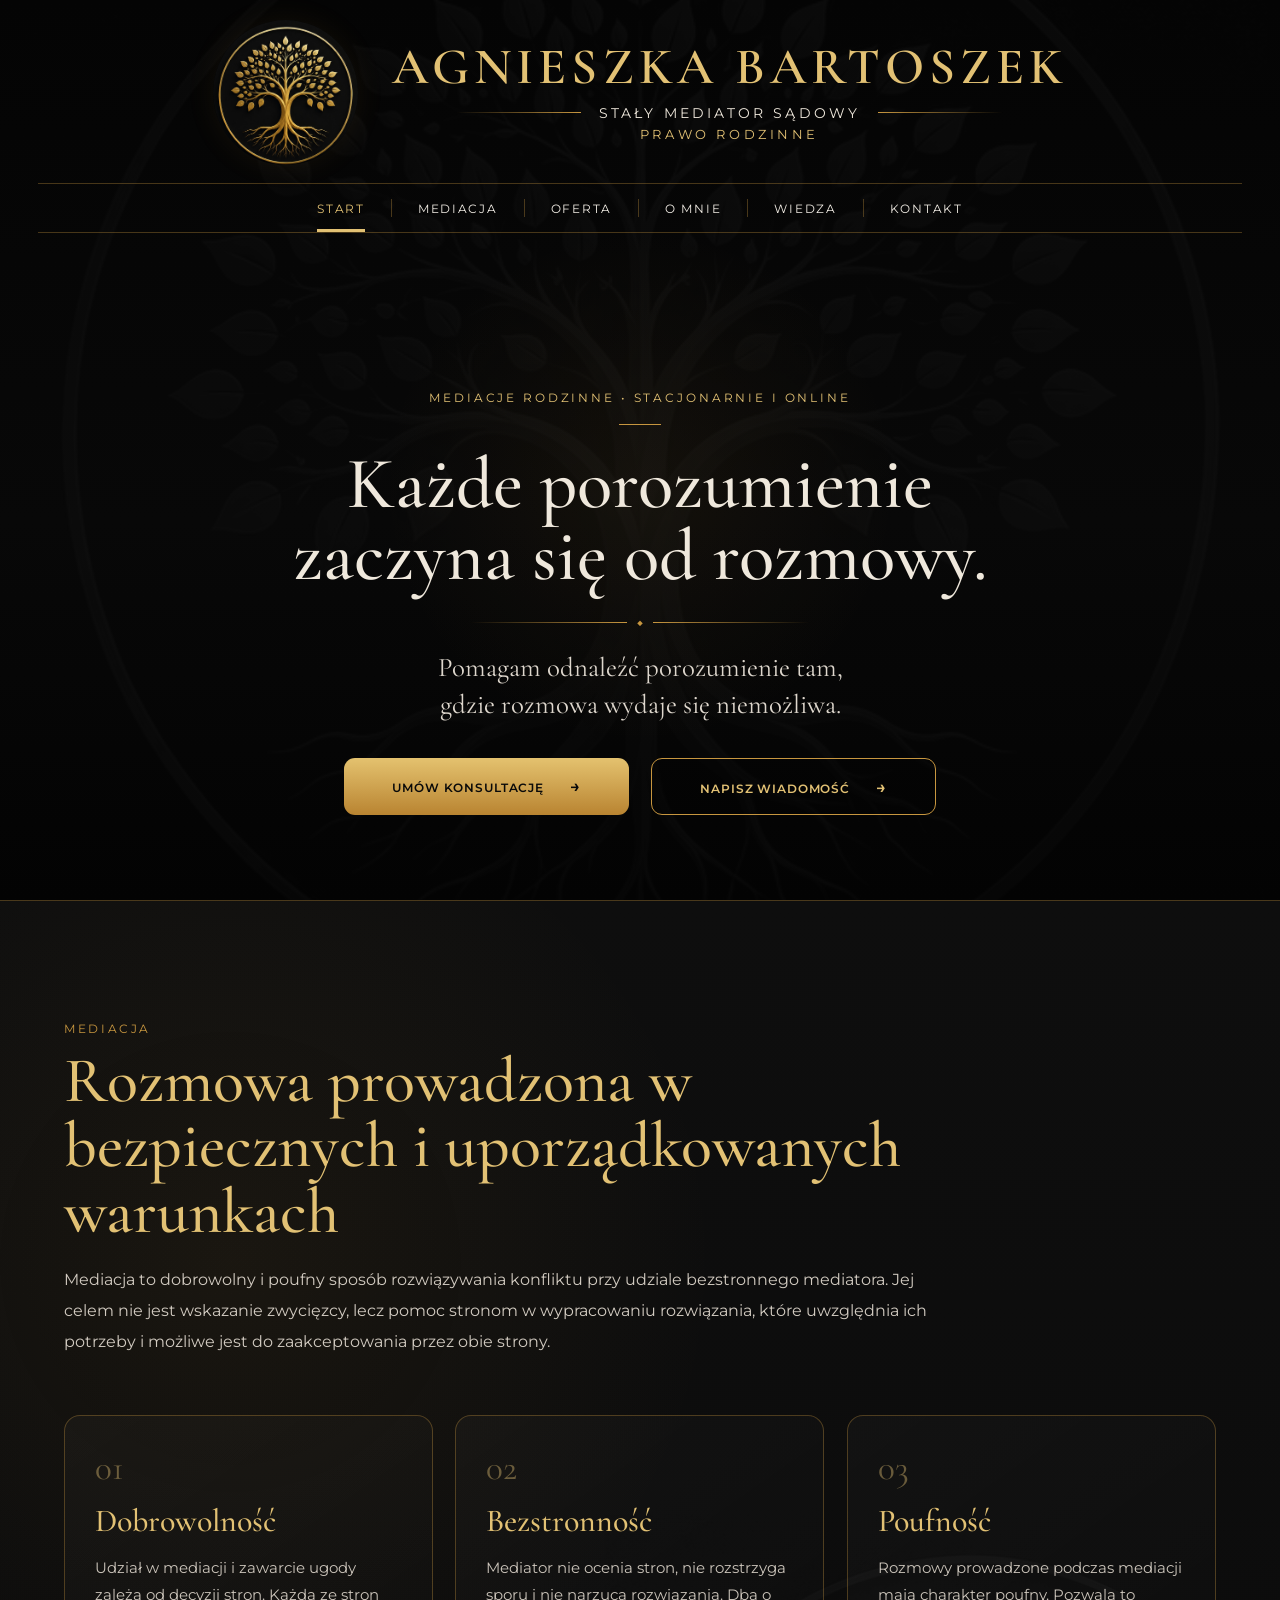
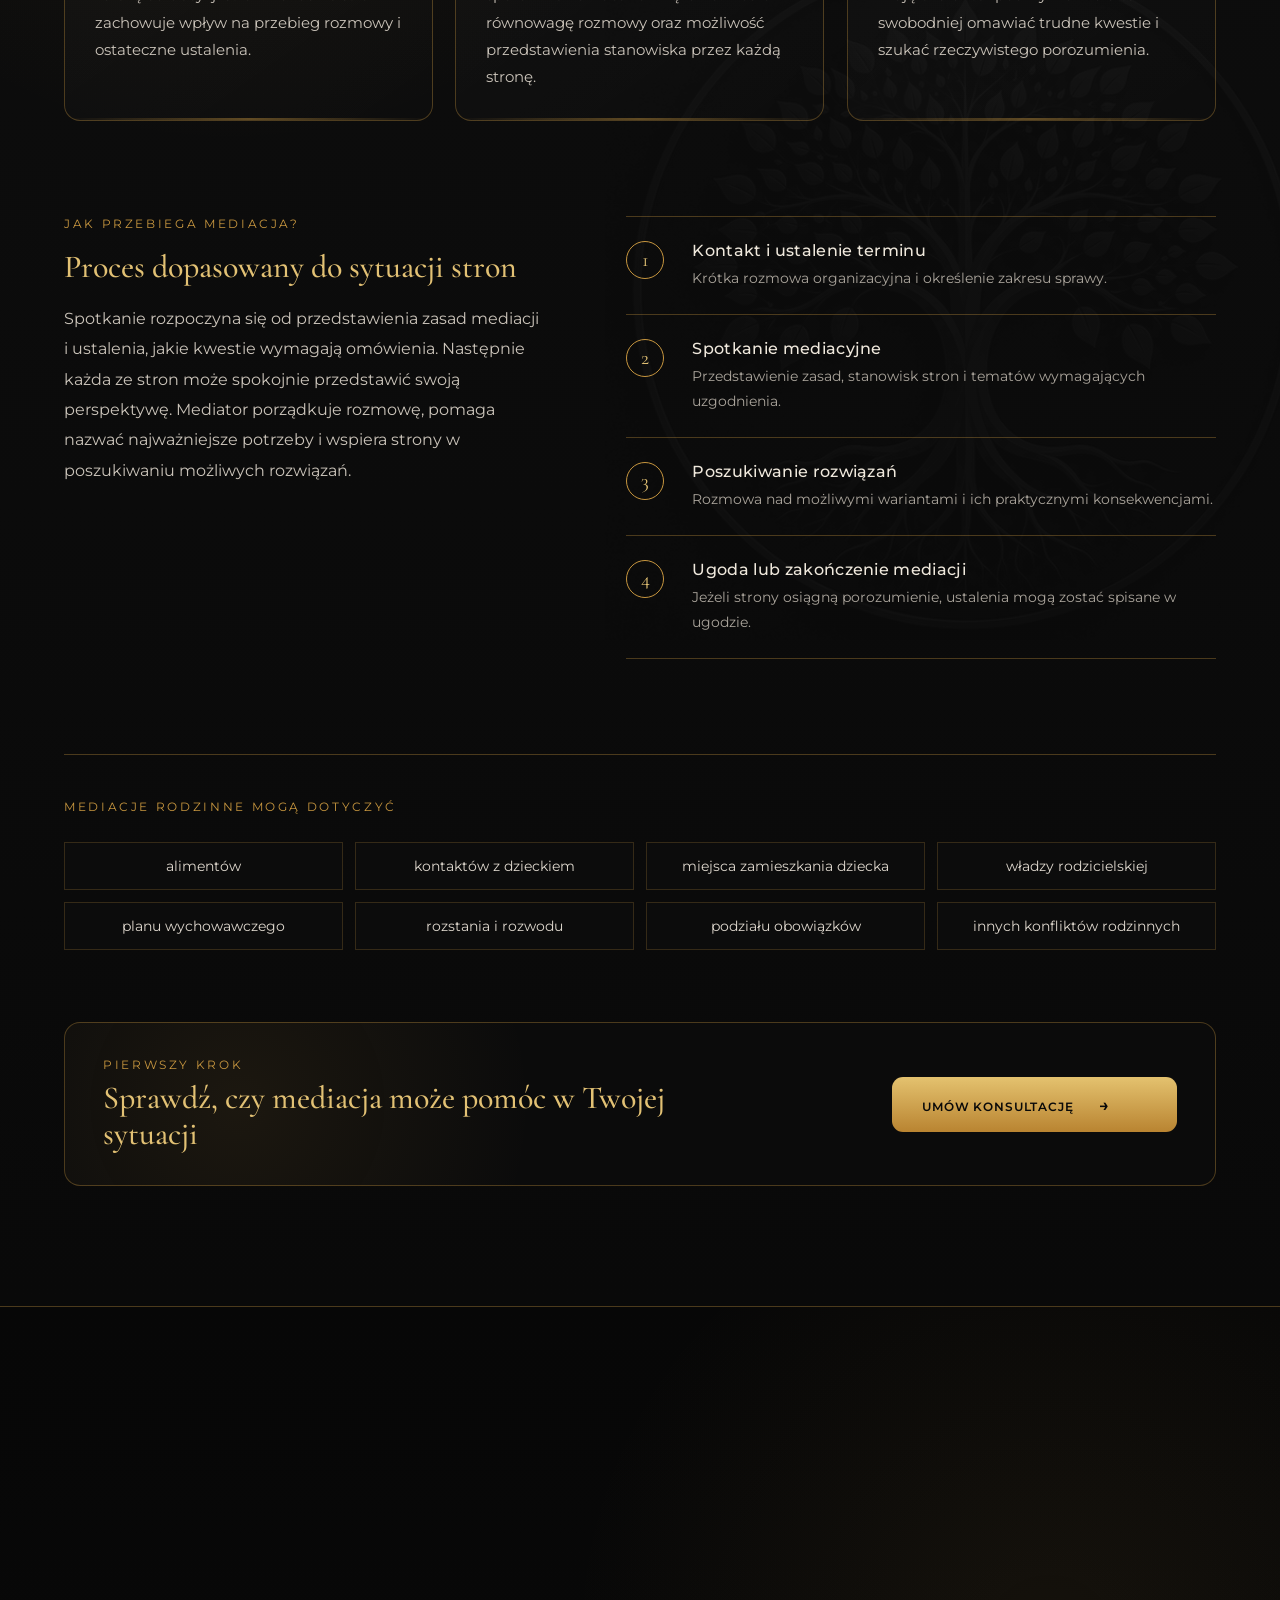
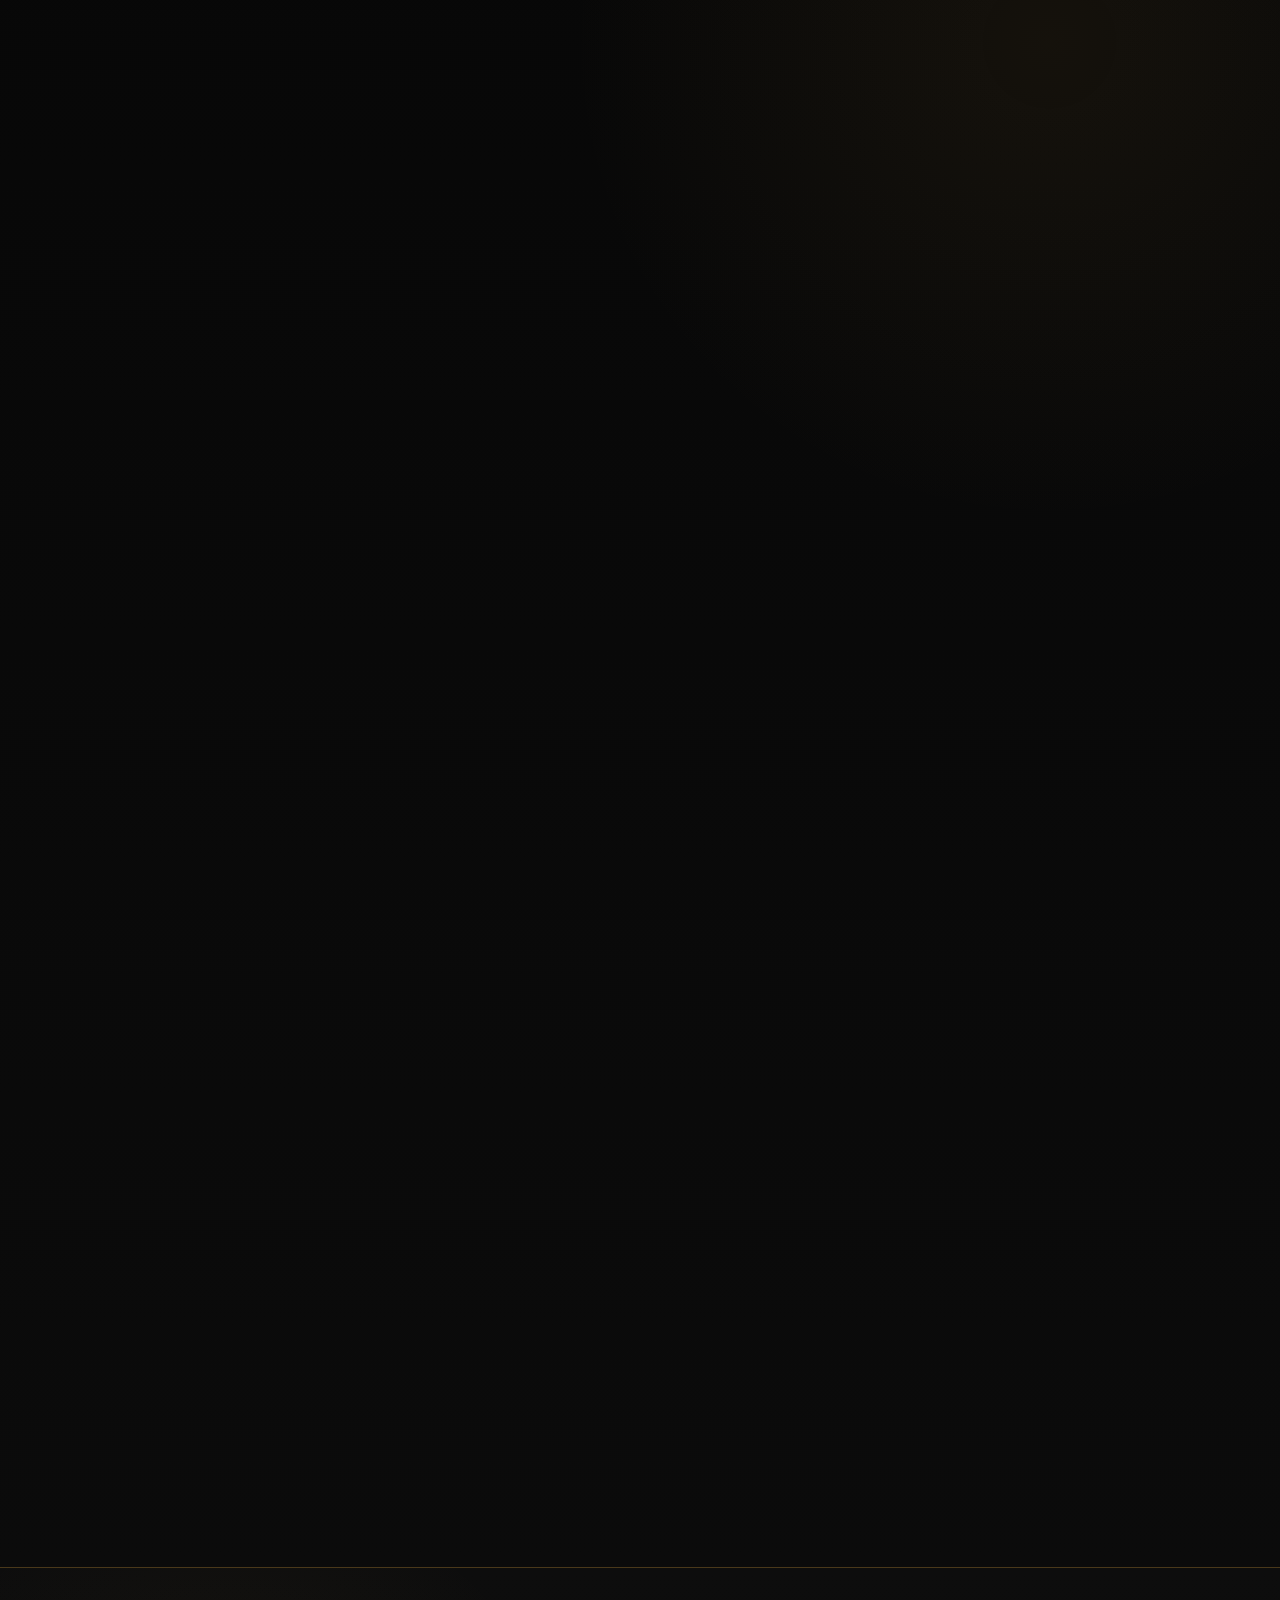
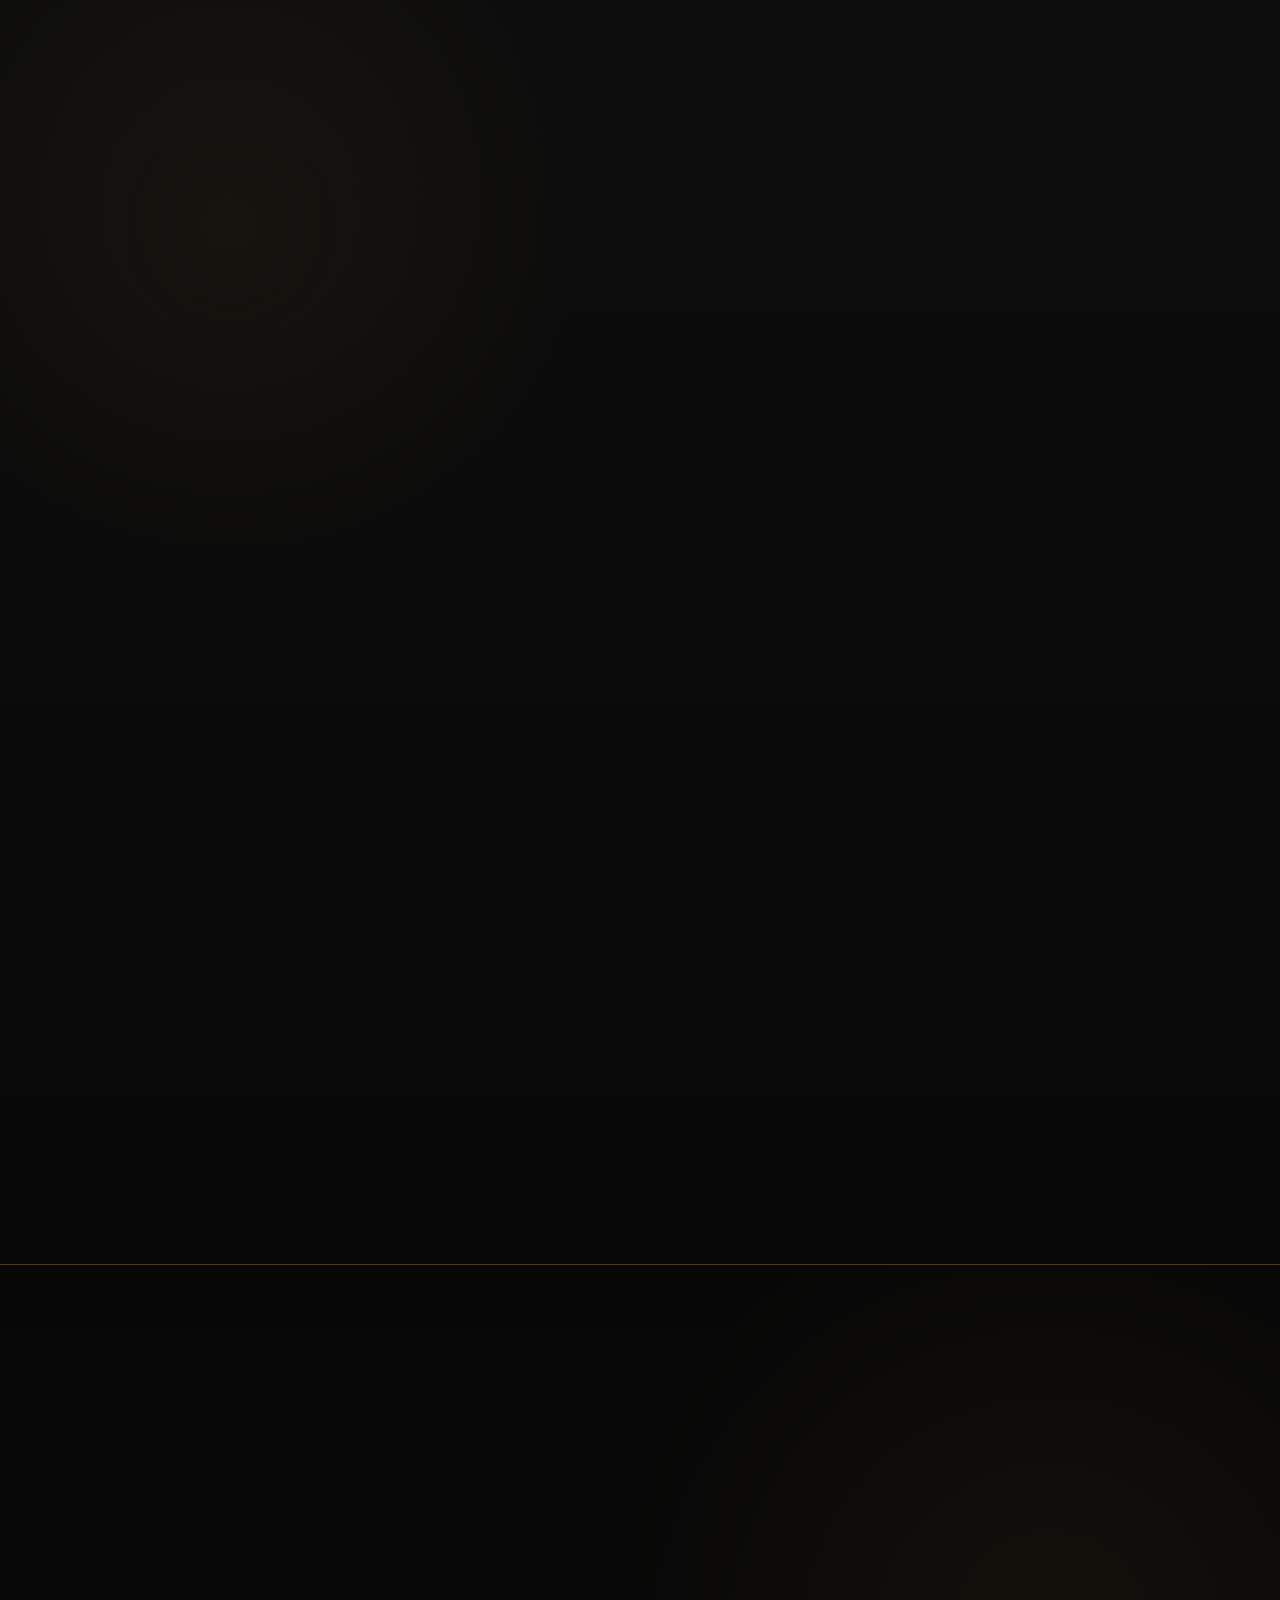
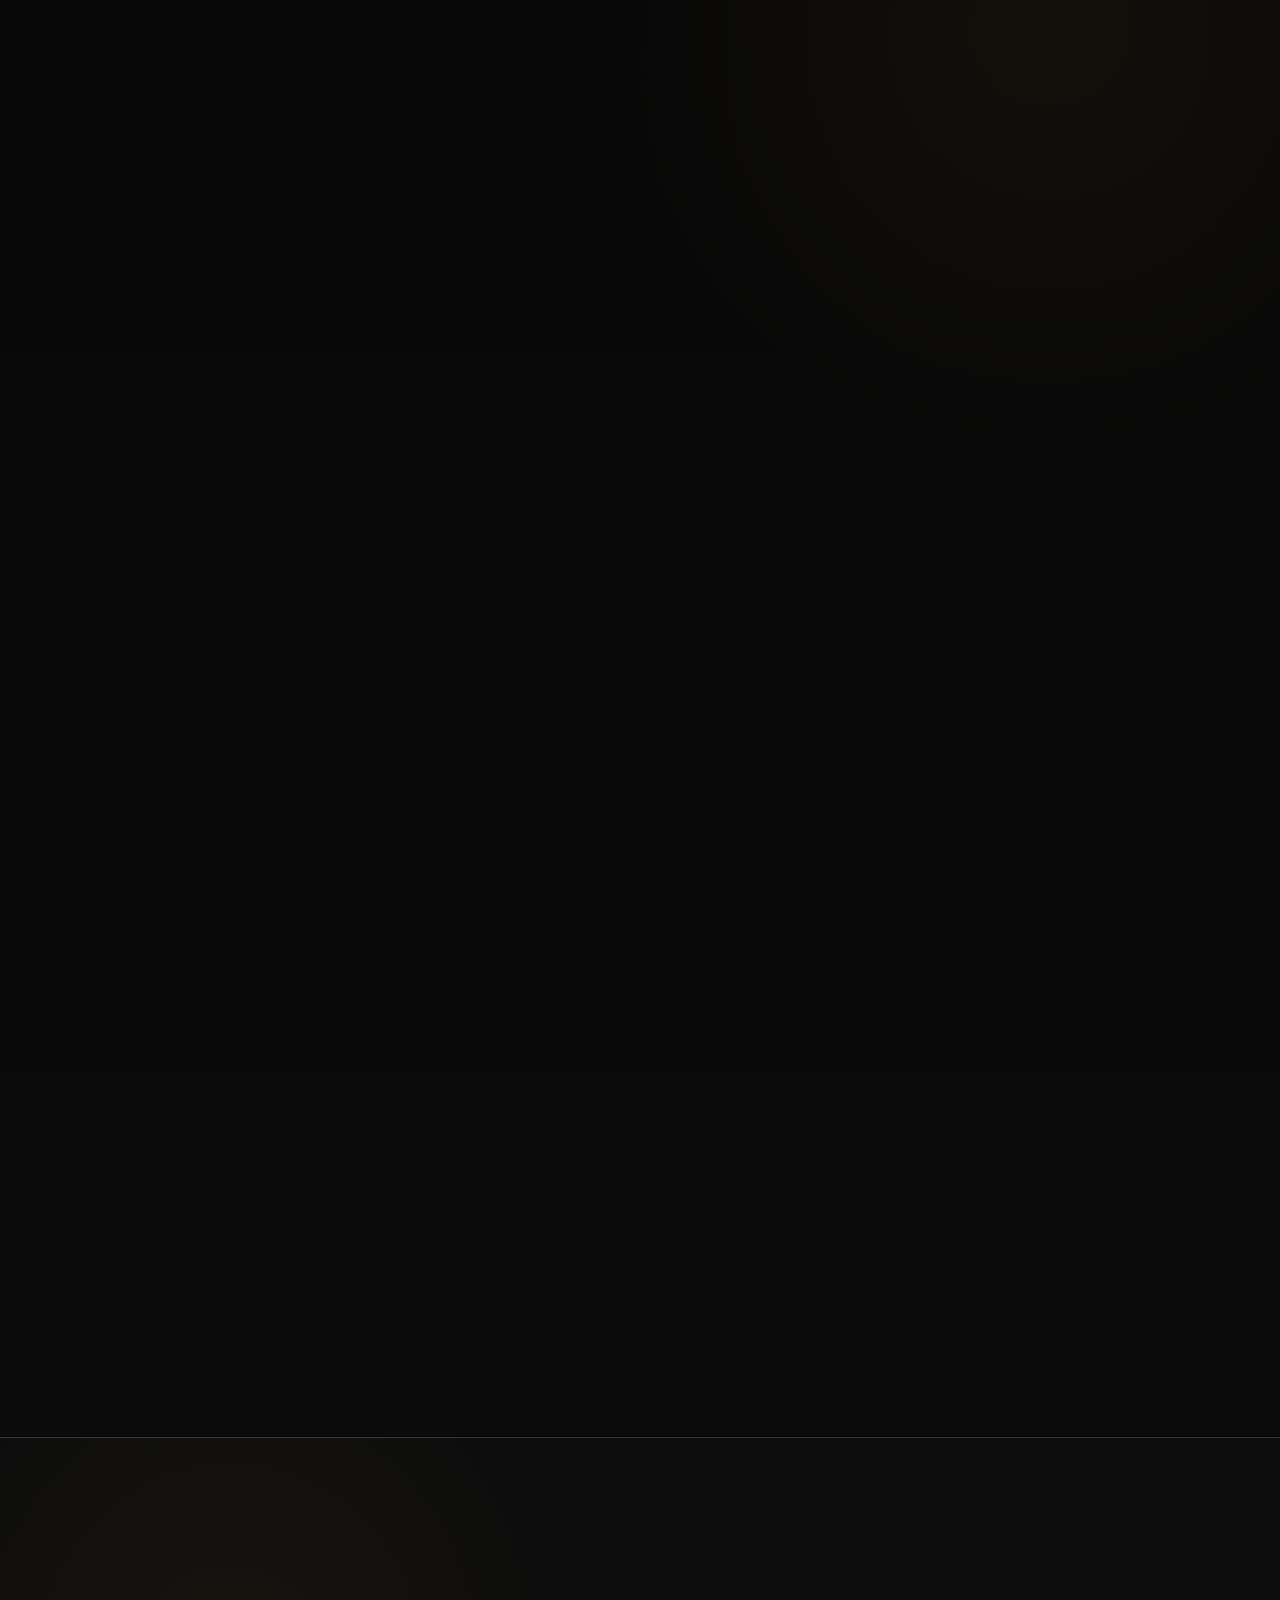
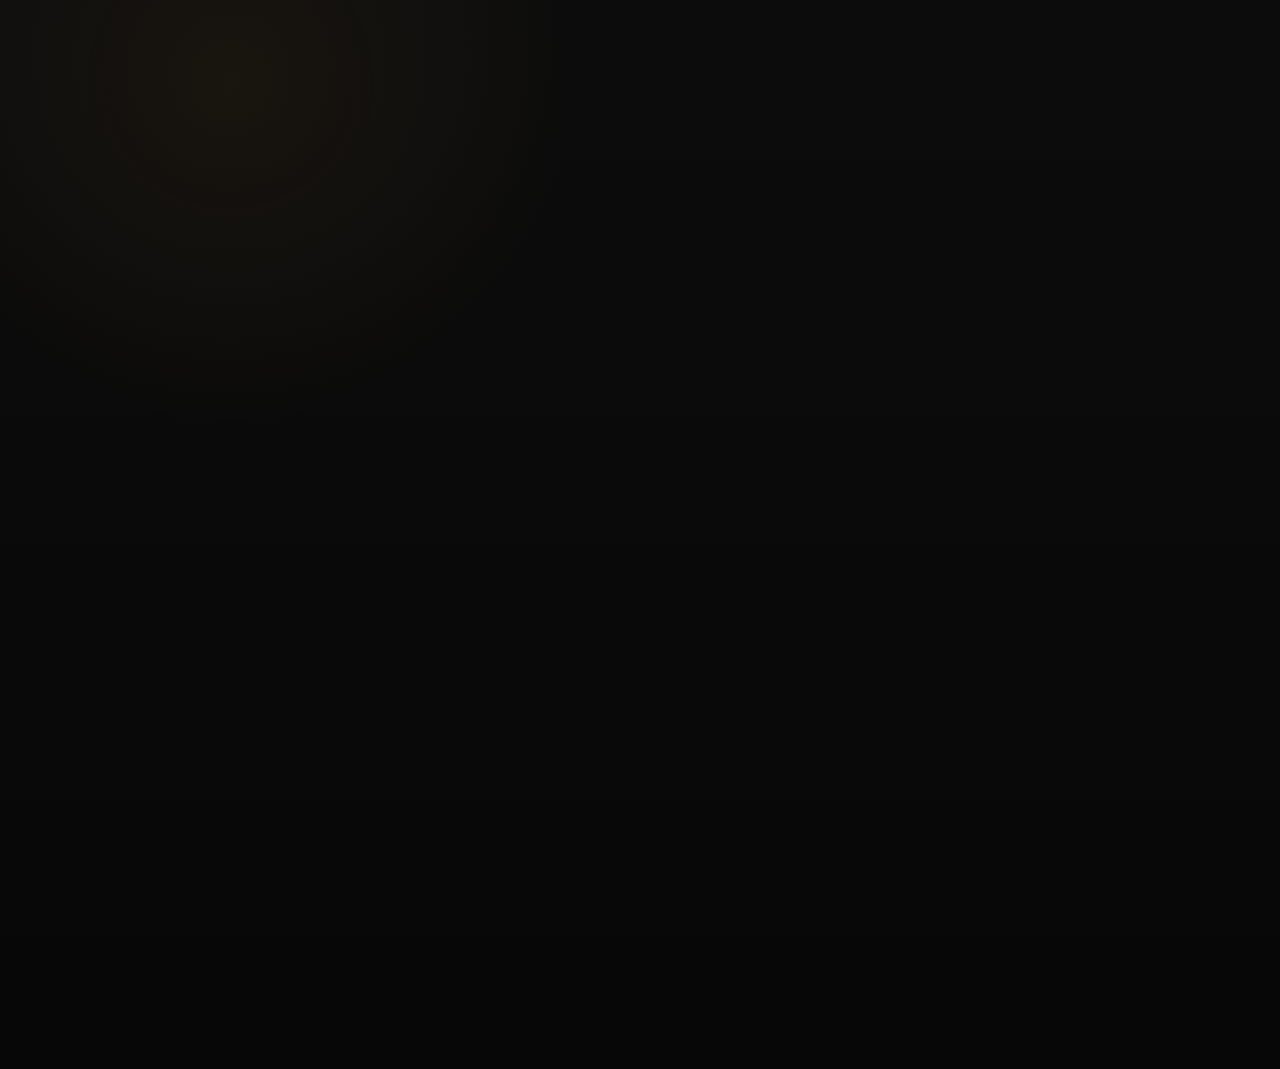
==== commit a1677c2e: "Update index.html" ====
--- a/index.html
+++ b/index.html
@@ -1,6 +1,7 @@
 <!DOCTYPE html>
 <html lang="pl">
 <head>
+  <meta name="google-site-verification" content="351TN-dwONqYhlkokDCprDs0YIf4RdL7fslthAxsT9w" />
   <meta charset="UTF-8">
   <meta name="viewport" content="width=device-width, initial-scale=1.0">
   <meta name="description" content="Agnieszka Bartoszek — stały mediator sądowy specjalizujący się w sprawach rodzinnych. Mediacje stacjonarnie i online, wsparcie informacyjne oraz pomoc w przygotowaniu dokumentów.">
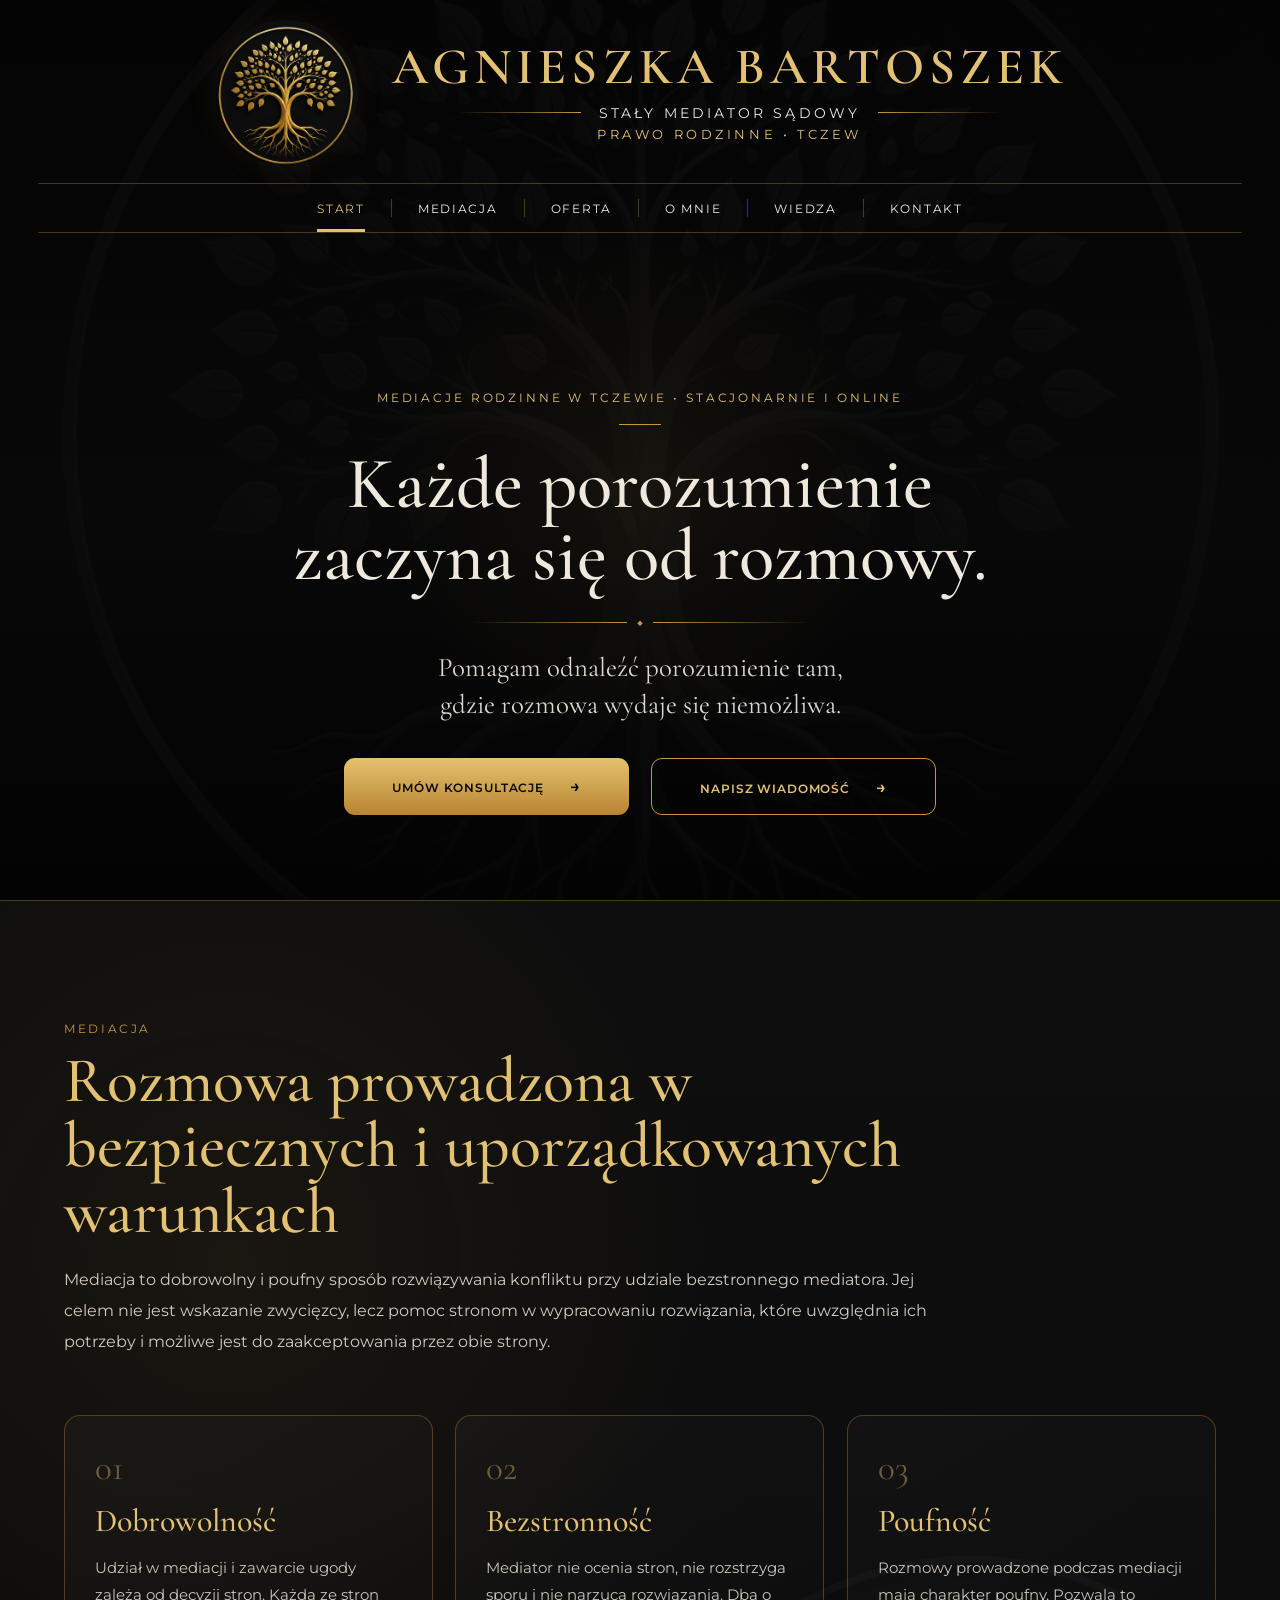
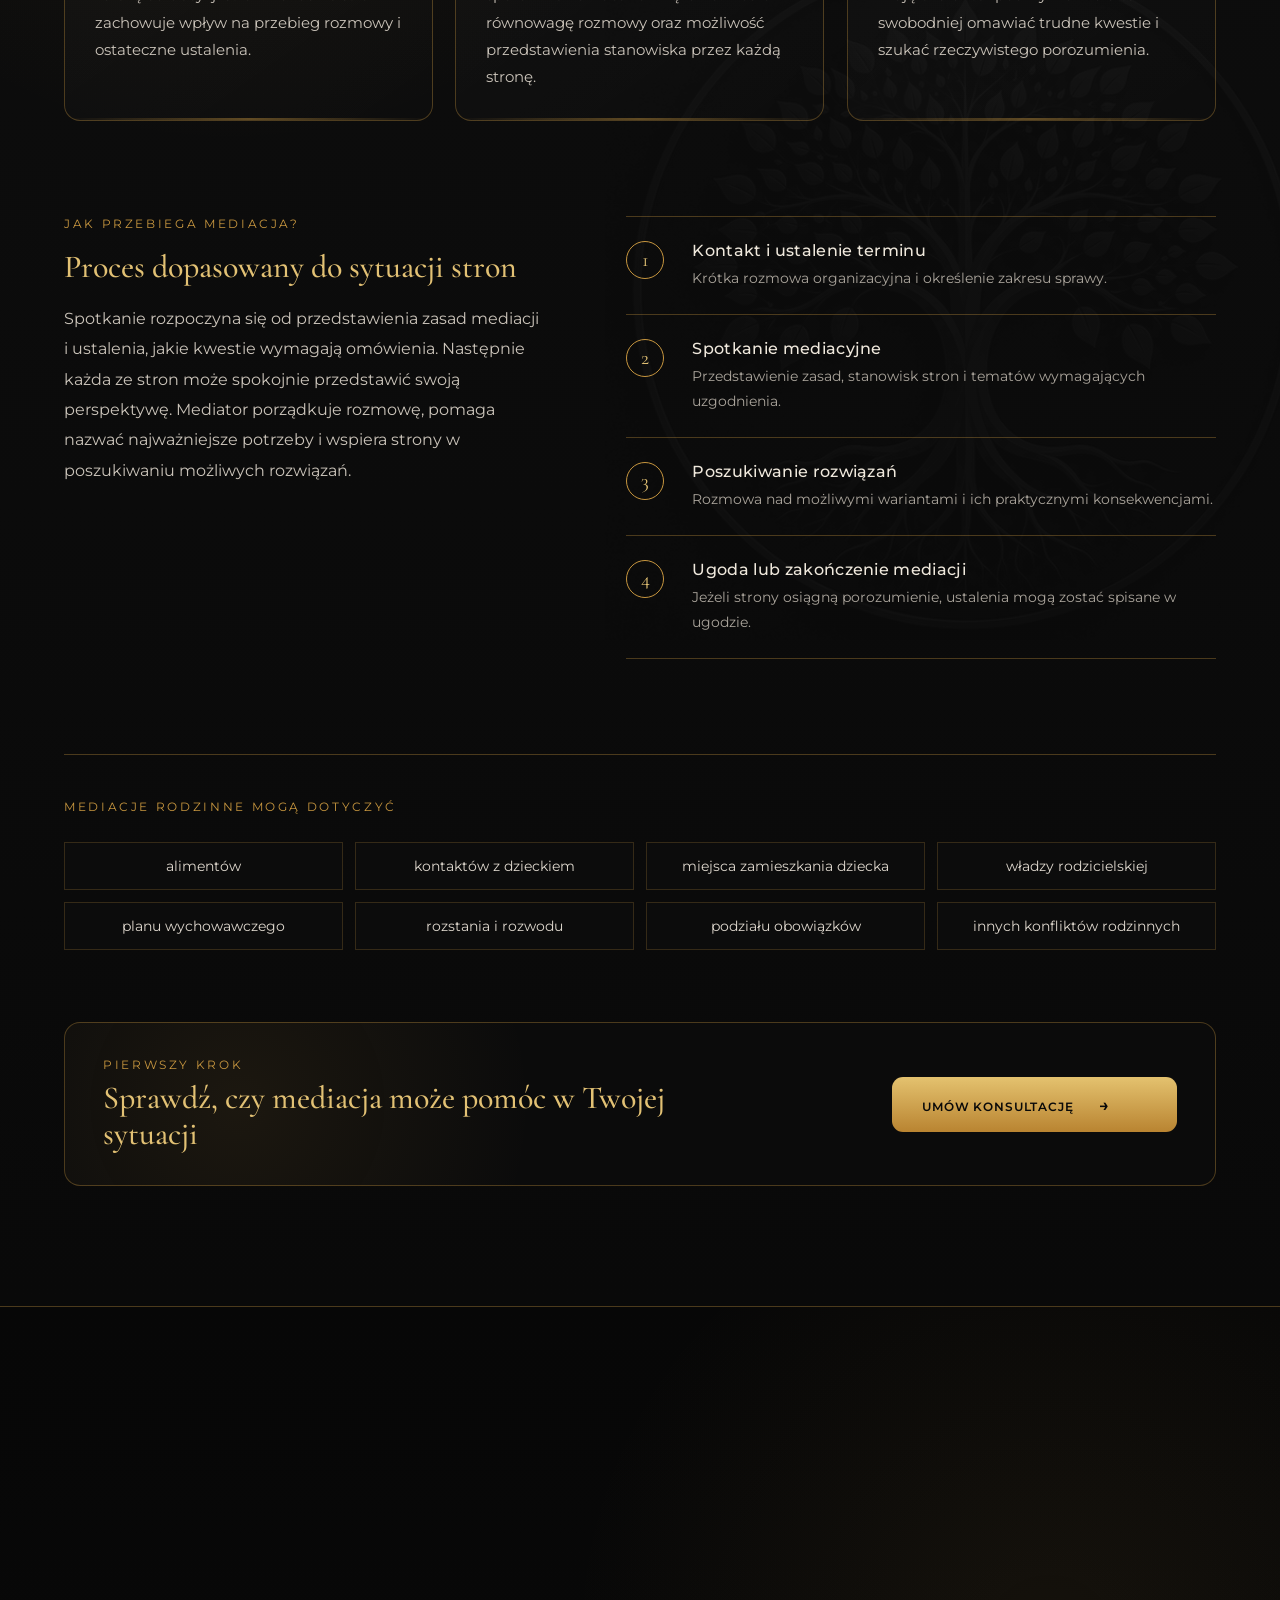
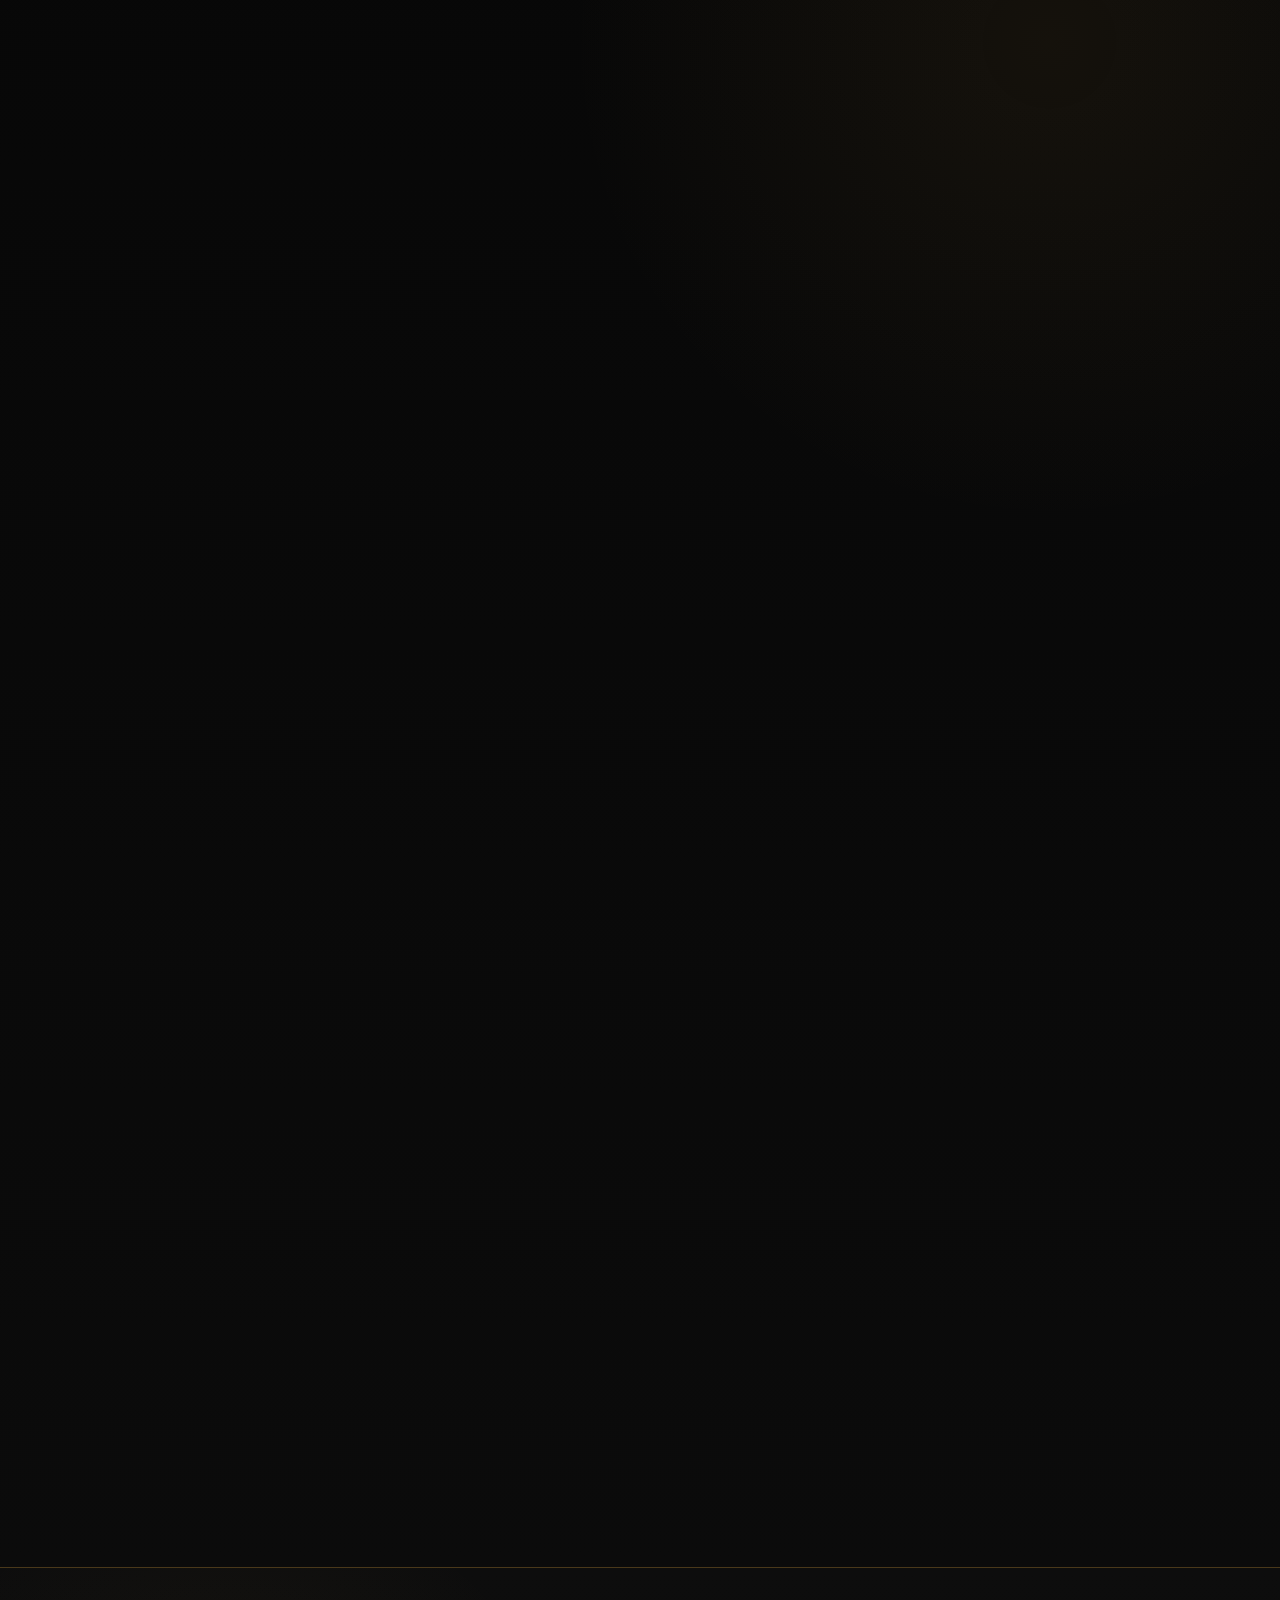
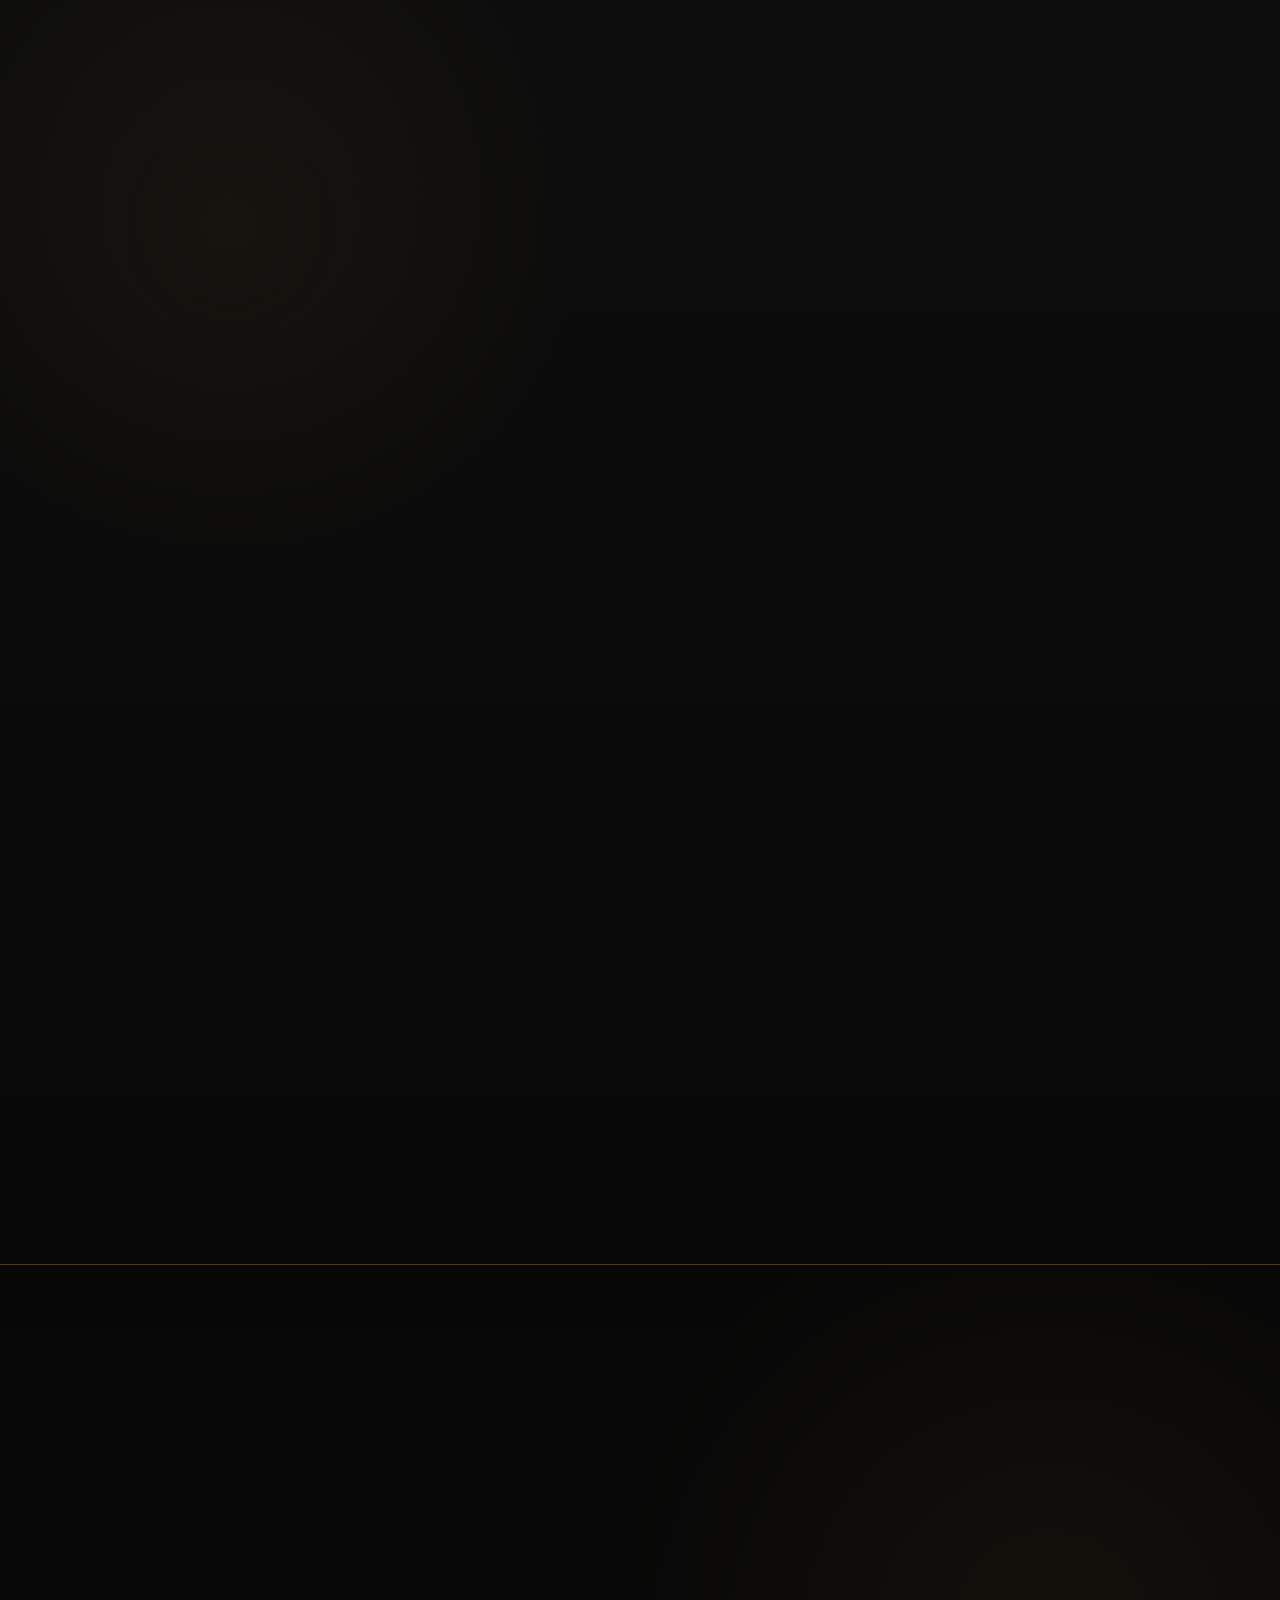
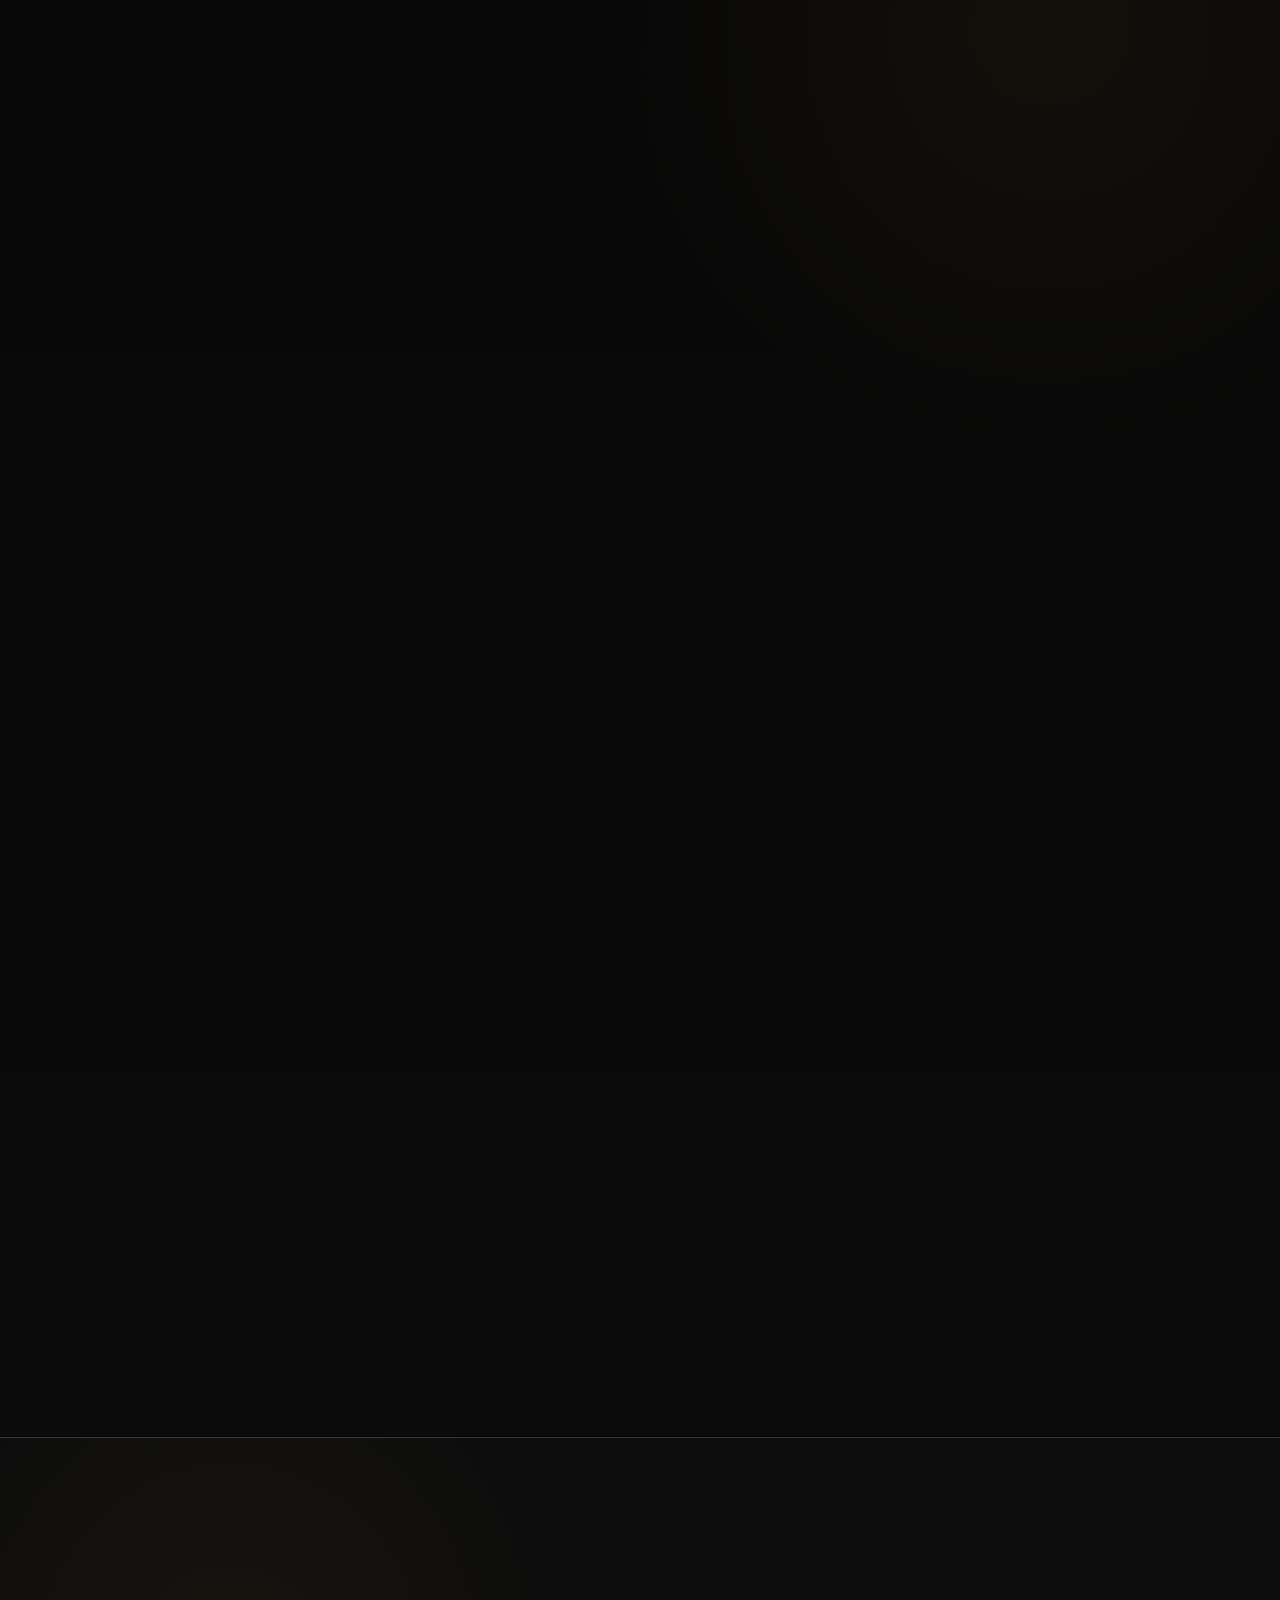
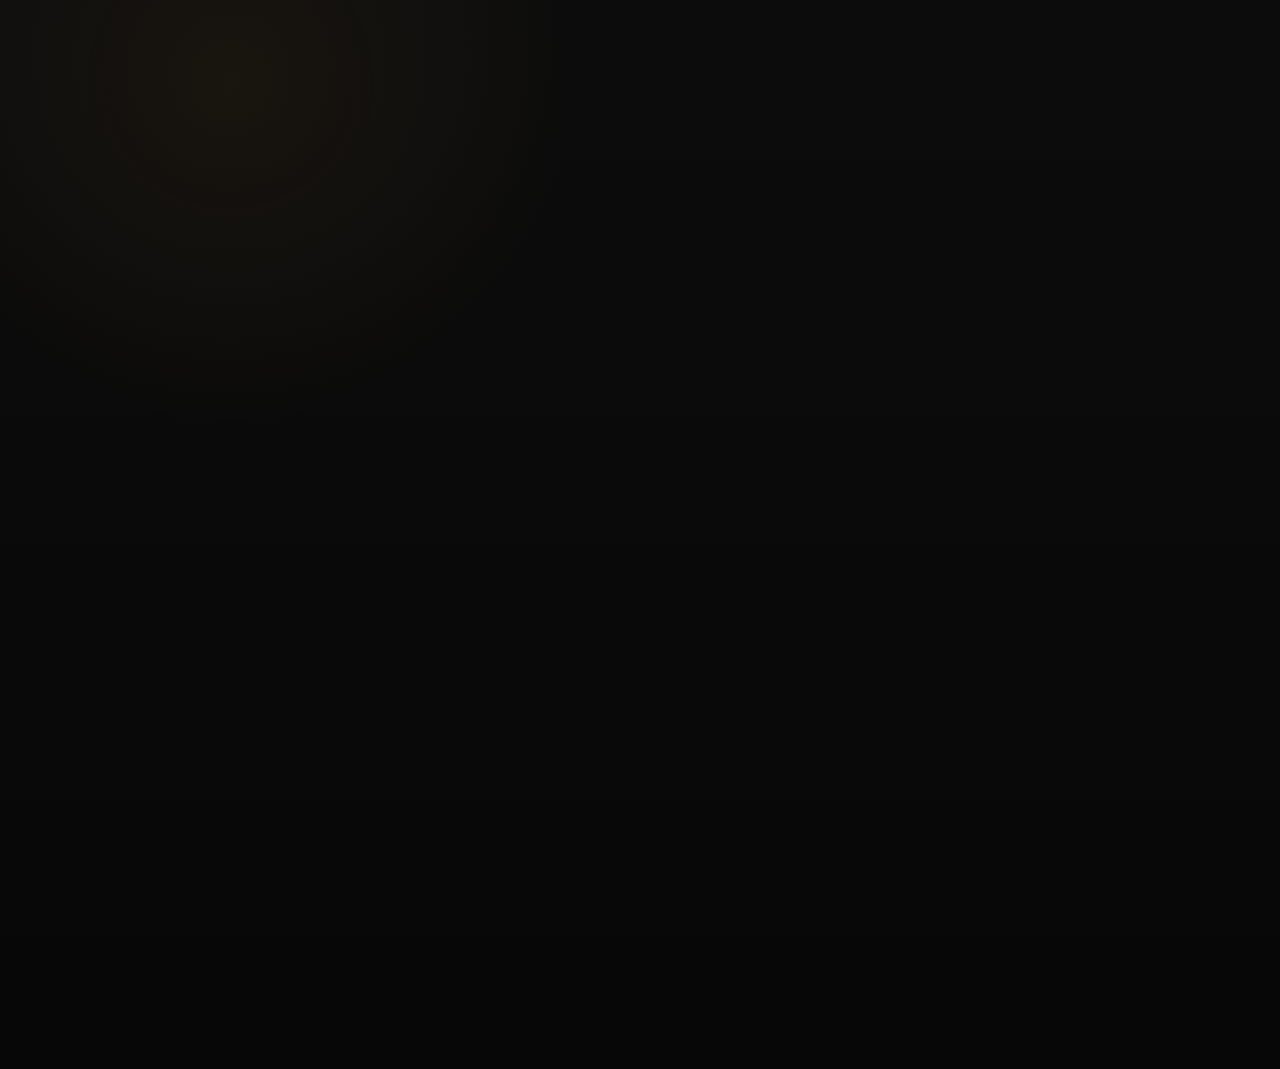
==== commit 1455b630: "Add files via upload" ====
--- a/index.html
+++ b/index.html
@@ -4,22 +4,28 @@
   <meta name="google-site-verification" content="351TN-dwONqYhlkokDCprDs0YIf4RdL7fslthAxsT9w" />
   <meta charset="UTF-8">
   <meta name="viewport" content="width=device-width, initial-scale=1.0">
-  <meta name="description" content="Agnieszka Bartoszek — stały mediator sądowy specjalizujący się w sprawach rodzinnych. Mediacje stacjonarnie i online, wsparcie informacyjne oraz pomoc w przygotowaniu dokumentów.">
+  <meta name="description" content="Agnieszka Bartoszek — stały mediator sądowy w Tczewie. Mediacje rodzinne, alimenty, kontakty z dzieckiem i sprawy rodzicielskie. Spotkania stacjonarne oraz online.">
   <meta name="keywords" content="mediator Tczew, mediacje rodzinne, mediator sądowy, mediacje online, alimenty, kontakty z dzieckiem, sprawy rodzinne">
   <meta name="author" content="Agnieszka Bartoszek">
   <meta name="theme-color" content="#050505">
 
-  <meta property="og:title" content="Agnieszka Bartoszek | Stały Mediator Sądowy">
-  <meta property="og:description" content="Mediacje rodzinne stacjonarnie i online. Spokojna, poufna i uporządkowana przestrzeń do rozmowy.">
+  <meta property="og:title" content="Agnieszka Bartoszek – Mediator Sądowy Tczew">
+  <meta property="og:description" content="Mediacje rodzinne w Tczewie oraz online. Spokojna, poufna i uporządkowana przestrzeń do rozmowy.">
   <meta property="og:type" content="website">
   <meta property="og:locale" content="pl_PL">
-  <meta property="og:image" content="images/tree-logo.jpg">
-
-  <title>Agnieszka Bartoszek | Stały Mediator Sądowy</title>
+  <meta property="og:image" content="https://agnesdaga-png.github.io/agnieszka-bartoszek-mediacje/images/tree-logo.jpg">
+  <meta property="og:url" content="https://agnesdaga-png.github.io/agnieszka-bartoszek-mediacje/">
+  <meta property="og:site_name" content="Agnieszka Bartoszek – Stały Mediator Sądowy">
+  <meta name="twitter:card" content="summary_large_image">
+  <meta name="twitter:title" content="Agnieszka Bartoszek – Mediator Sądowy Tczew">
+  <meta name="twitter:description" content="Mediacje rodzinne w Tczewie oraz online.">
+  <meta name="twitter:image" content="https://agnesdaga-png.github.io/agnieszka-bartoszek-mediacje/images/tree-logo.jpg">
+
+  <title>Agnieszka Bartoszek – Mediator Sądowy Tczew | Mediacje rodzinne i online</title>
   <link rel="icon" type="image/png" href="images/favicon.png">
   <link rel="apple-touch-icon" href="images/favicon.png">
   <link rel="manifest" href="site.webmanifest">
-  <link rel="canonical" href="/">
+  <link rel="canonical" href="https://agnesdaga-png.github.io/agnieszka-bartoszek-mediacje/"> 
   <meta name="robots" content="index,follow,max-image-preview:large">
   <meta name="format-detection" content="telephone=no">
   <link rel="preload" as="image" href="images/tree-logo.jpg">
@@ -28,6 +34,118 @@
   <link rel="preconnect" href="https://fonts.gstatic.com" crossorigin>
   <link href="https://fonts.googleapis.com/css2?family=Cormorant+Garamond:wght@500;600&family=Montserrat:wght@300;400;500;600&display=swap" rel="stylesheet">
   <link rel="stylesheet" href="css/style.css">
+
+  <script type="application/ld+json">
+  {
+    "@context": "https://schema.org",
+    "@graph": [
+      {
+        "@type": "ProfessionalService",
+        "@id": "https://agnesdaga-png.github.io/agnieszka-bartoszek-mediacje/#service",
+        "name": "Agnieszka Bartoszek – Stały Mediator Sądowy",
+        "url": "https://agnesdaga-png.github.io/agnieszka-bartoszek-mediacje/",
+        "image": "https://agnesdaga-png.github.io/agnieszka-bartoszek-mediacje/images/agnieszka-bartoszek.jpg",
+        "logo": "https://agnesdaga-png.github.io/agnieszka-bartoszek-mediacje/images/tree-logo.jpg",
+        "telephone": "+48 690 338 981",
+        "email": "mediator.tczew@outlook.com",
+        "description": "Mediacje rodzinne w Tczewie oraz online, w tym sprawy dotyczące alimentów, kontaktów z dzieckiem, władzy rodzicielskiej i planu wychowawczego.",
+        "areaServed": [
+          {
+            "@type": "City",
+            "name": "Tczew"
+          },
+          {
+            "@type": "AdministrativeArea",
+            "name": "województwo pomorskie"
+          }
+        ],
+        "address": {
+          "@type": "PostalAddress",
+          "addressLocality": "Tczew",
+          "addressRegion": "pomorskie",
+          "addressCountry": "PL"
+        },
+        "serviceType": [
+          "Mediacje rodzinne",
+          "Mediacje sądowe",
+          "Mediacje pozasądowe",
+          "Mediacje online"
+        ],
+        "openingHoursSpecification": {
+          "@type": "OpeningHoursSpecification",
+          "dayOfWeek": [
+            "Monday",
+            "Tuesday",
+            "Wednesday",
+            "Thursday",
+            "Friday"
+          ],
+          "opens": "09:00",
+          "closes": "18:00"
+        }
+      },
+      {
+        "@type": "Person",
+        "@id": "https://agnesdaga-png.github.io/agnieszka-bartoszek-mediacje/#person",
+        "name": "Agnieszka Bartoszek",
+        "jobTitle": "Stały Mediator Sądowy",
+        "email": "mediator.tczew@outlook.com",
+        "telephone": "+48 690 338 981",
+        "url": "https://agnesdaga-png.github.io/agnieszka-bartoszek-mediacje/",
+        "worksFor": {
+          "@id": "https://agnesdaga-png.github.io/agnieszka-bartoszek-mediacje/#service"
+        }
+      },
+      {
+        "@type": "FAQPage",
+        "@id": "https://agnesdaga-png.github.io/agnieszka-bartoszek-mediacje/#faq",
+        "mainEntity": [
+          {
+            "@type": "Question",
+            "name": "Na czym polega mediacja?",
+            "acceptedAnswer": {
+              "@type": "Answer",
+              "text": "Mediacja jest dobrowolną i poufną rozmową prowadzoną przy udziale bezstronnego mediatora. Jej celem jest pomoc stronom w samodzielnym wypracowaniu porozumienia."
+            }
+          },
+          {
+            "@type": "Question",
+            "name": "Czy mediator decyduje, kto ma rację?",
+            "acceptedAnswer": {
+              "@type": "Answer",
+              "text": "Nie. Mediator nie rozstrzyga sporu, nie ocenia stron i nie narzuca rozwiązania. Dba o przebieg rozmowy, równowagę stron i możliwość spokojnego przedstawienia stanowisk."
+            }
+          },
+          {
+            "@type": "Question",
+            "name": "Czy mediacja zawsze kończy się ugodą?",
+            "acceptedAnswer": {
+              "@type": "Answer",
+              "text": "Nie zawsze. Ugoda powstaje tylko wtedy, gdy obie strony zaakceptują jej treść. Mediacja może również pomóc uporządkować kwestie sporne i ograniczyć zakres konfliktu."
+            }
+          },
+          {
+            "@type": "Question",
+            "name": "Czy mediacja może odbywać się online?",
+            "acceptedAnswer": {
+              "@type": "Answer",
+              "text": "Tak. Spotkania mogą odbywać się stacjonarnie albo online, jeżeli taka forma jest odpowiednia dla stron i pozwala zachować poufność oraz komfort rozmowy."
+            }
+          },
+          {
+            "@type": "Question",
+            "name": "Ile spotkań potrzeba?",
+            "acceptedAnswer": {
+              "@type": "Answer",
+              "text": "Liczba spotkań zależy od rodzaju sprawy, liczby tematów do omówienia i gotowości stron do współpracy. Czasem wystarcza jedno spotkanie, a w bardziej złożonych sprawach potrzebnych jest kilka rozmów."
+            }
+          }
+        ]
+      }
+    ]
+  }
+  </script>
+
 </head>
 
 <body>
@@ -35,7 +153,7 @@
     <div class="header-shell">
 
       <div class="brand-row">
-        <img class="brand-logo" src="images/tree-logo.jpg" alt="Złote drzewo — logo">
+        <img class="brand-logo" src="images/tree-logo.jpg" alt="Logo Agnieszki Bartoszek — mediator sądowy w Tczewie">
 
         <div class="brand-copy">
           <h1>Agnieszka Bartoszek</h1>
@@ -46,7 +164,7 @@
             <span></span>
           </div>
 
-          <p class="brand-specialization">Prawo rodzinne</p>
+          <p class="brand-specialization">Prawo rodzinne • Tczew</p>
         </div>
       </div>
 
@@ -72,7 +190,7 @@
       <div class="hero-tree" aria-hidden="true"></div>
 
       <div class="hero-content">
-        <p class="eyebrow">Mediacje rodzinne • Stacjonarnie i online</p>
+        <p class="eyebrow">Mediacje rodzinne w Tczewie • Stacjonarnie i online</p>
         <div class="short-line"></div>
 
         <h2>Każde porozumienie<br>zaczyna się od rozmowy.</h2>
@@ -320,8 +438,8 @@
             <h3>Spokój, bezstronność i szacunek dla każdej ze stron</h3>
 
             <p>
-              Nazywam się <strong>Agnieszka Bartoszek</strong> i jestem Stałym Mediatorem Sądowym
-              specjalizującym się w sprawach rodzinnych.
+              Nazywam się <strong>Agnieszka Bartoszek</strong> i jestem stałym mediatorem sądowym
+              działającym w Tczewie i specjalizującym się w sprawach rodzinnych.
             </p>
 
             <p>
@@ -534,7 +652,7 @@
 
             <div class="contact-row">
               <span class="contact-label">Spotkania</span>
-              <strong>Stacjonarnie oraz online</strong>
+              <strong>W Tczewie oraz online</strong>
             </div>
 
             <div class="contact-row">
@@ -568,7 +686,7 @@
             <div>
               <strong>Agnieszka Bartoszek</strong>
               <span>Stały Mediator Sądowy</span>
-              <small>Prawo rodzinne • Stacjonarnie i online</small>
+              <small>Prawo rodzinne • Tczew • Stacjonarnie i online</small>
             </div>
           </div>
 
@@ -589,4 +707,4 @@
   <noscript><div class="noscript-note">Ta strona działa również bez JavaScriptu, ale część animacji będzie wyłączona.</div></noscript>
   <script src="js/script.js" defer></script>
 </body>
-</html>
+</html>
